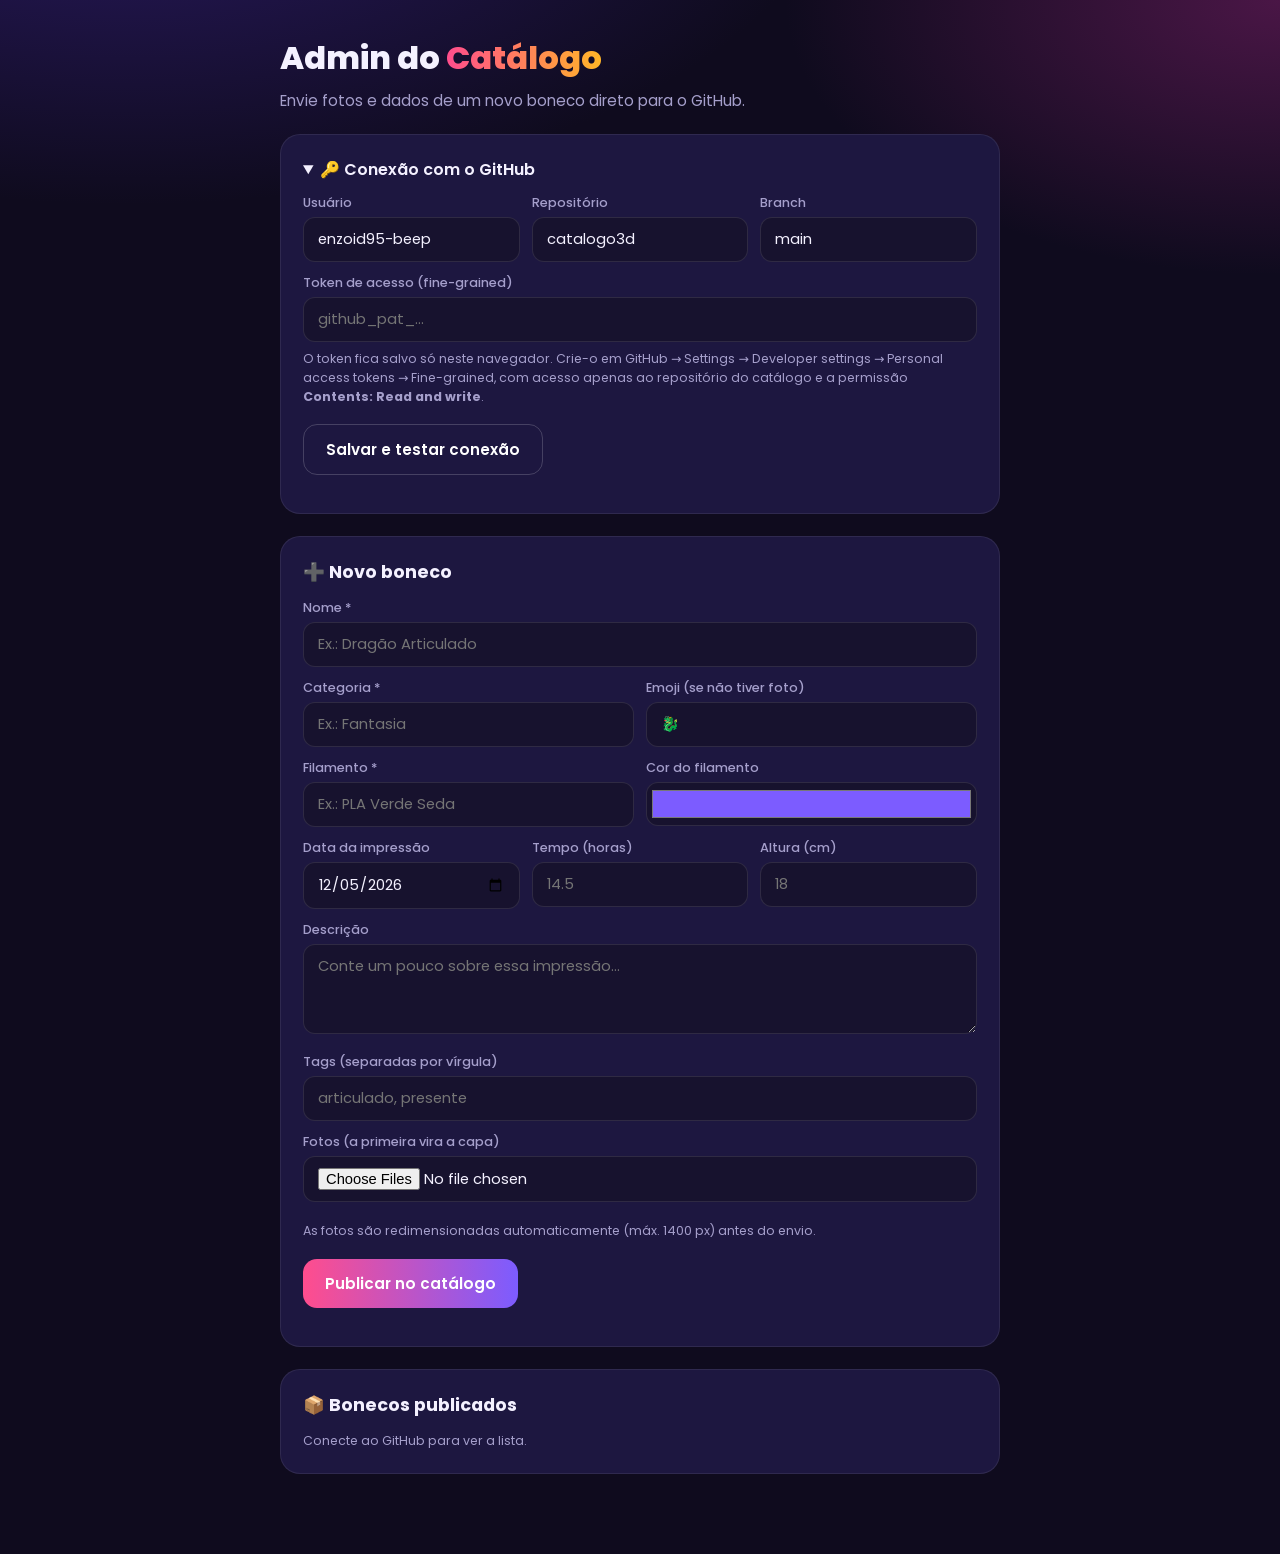
==== admin.html @ f7b545e6 "Add files via upload" ====
<!doctype html>
<html lang="pt-BR">
<head>
  <meta charset="utf-8">
  <meta name="viewport" content="width=device-width, initial-scale=1">
  <meta name="robots" content="noindex">
  <title>Admin · Catálogo 3D</title>
  <link rel="preconnect" href="https://fonts.googleapis.com">
  <link href="https://fonts.googleapis.com/css2?family=Poppins:wght@400;500;600;700;800&display=swap" rel="stylesheet">
  <link rel="stylesheet" href="style.css">
  <style>
    .wrap{max-width:760px;margin:0 auto;padding:40px 20px 80px}
    .wrap h1{font-size:2rem;margin-bottom:6px}
    .panel{background:var(--card);border:1px solid rgba(255,255,255,.08);border-radius:20px;padding:22px;margin-top:22px}
    .panel h2{font-size:1.1rem;margin-bottom:14px}
    label{display:block;font-size:.8rem;color:var(--muted);margin:12px 0 5px;font-weight:500}
    input,textarea,select{
      width:100%;background:var(--bg2);color:var(--text);border:1px solid rgba(255,255,255,.1);
      border-radius:12px;padding:11px 14px;font:inherit;font-size:.92rem;outline:none;
    }
    input:focus,textarea:focus{border-color:var(--c4);box-shadow:0 0 0 3px rgba(124,92,255,.25)}
    input[type=color]{padding:3px;height:44px;cursor:pointer}
    textarea{min-height:90px;resize:vertical}
    .row{display:grid;grid-template-columns:1fr 1fr;gap:12px}
    .row3{display:grid;grid-template-columns:1fr 1fr 1fr;gap:12px}
    .btn{
      border:none;border-radius:14px;padding:13px 22px;font:inherit;font-weight:600;font-size:.95rem;cursor:pointer;
      background:linear-gradient(90deg,var(--c1),var(--c4));color:#fff;margin-top:18px;transition:.2s;
    }
    .btn:hover{filter:brightness(1.1)}
    .btn:disabled{opacity:.5;cursor:wait}
    .btn.ghost{background:transparent;border:1px solid rgba(255,255,255,.18)}
    .btn.danger{background:#c0264a;padding:7px 14px;font-size:.8rem;margin:0}
    .previews{display:flex;gap:10px;flex-wrap:wrap;margin-top:12px}
    .previews img{width:84px;height:84px;object-fit:cover;border-radius:12px;border:1px solid rgba(255,255,255,.12)}
    .log{margin-top:16px;font-size:.88rem;line-height:1.6;white-space:pre-wrap;color:var(--muted)}
    .log.ok{color:var(--c3)} .log.err{color:#ff7a95}
    .item{display:flex;align-items:center;gap:14px;padding:10px 0;border-top:1px solid rgba(255,255,255,.07)}
    .item:first-child{border-top:none}
    .item img,.item .mini{width:52px;height:52px;border-radius:10px;object-fit:cover;flex:none;background:var(--bg2);display:grid;place-items:center;font-size:1.5rem}
    .item b{flex:1;font-weight:600}
    .item small{color:var(--muted);display:block;font-weight:400}
    details summary{cursor:pointer;font-weight:600}
    .hint{font-size:.78rem;color:var(--muted);margin-top:8px;line-height:1.5}
    @media(max-width:560px){.row,.row3{grid-template-columns:1fr}}
  </style>
</head>
<body>
<div class="wrap">
  <h1>Admin do <span style="background:linear-gradient(90deg,var(--c1),var(--c2));-webkit-background-clip:text;background-clip:text;color:transparent">Catálogo</span></h1>
  <p class="sub" style="font-size:.95rem">Envie fotos e dados de um novo boneco direto para o GitHub.</p>

  <details class="panel" id="cfgPanel">
    <summary>🔑 Conexão com o GitHub</summary>
    <div class="row3">
      <div><label>Usuário</label><input id="cOwner" value="enzoid95-beep"></div>
      <div><label>Repositório</label><input id="cRepo" value="catalogo3d"></div>
      <div><label>Branch</label><input id="cBranch" value="main"></div>
    </div>
    <label>Token de acesso (fine-grained)</label>
    <input id="cToken" type="password" placeholder="github_pat_..." autocomplete="off">
    <p class="hint">O token fica salvo só neste navegador. Crie-o em GitHub → Settings → Developer settings → Personal access tokens → Fine-grained, com acesso apenas ao repositório do catálogo e a permissão <b>Contents: Read and write</b>.</p>
    <button class="btn ghost" id="saveCfg" type="button">Salvar e testar conexão</button>
    <div class="log" id="cfgLog"></div>
  </details>

  <form class="panel" id="form">
    <h2>➕ Novo boneco</h2>
    <label>Nome *</label>
    <input id="nome" required placeholder="Ex.: Dragão Articulado">
    <div class="row">
      <div><label>Categoria *</label><input id="categoria" list="cats" required placeholder="Ex.: Fantasia"><datalist id="cats"></datalist></div>
      <div><label>Emoji (se não tiver foto)</label><input id="emoji" placeholder="🐉" maxlength="4"></div>
    </div>
    <div class="row">
      <div><label>Filamento *</label><input id="filamento" required placeholder="Ex.: PLA Verde Seda"></div>
      <div><label>Cor do filamento</label><input id="cor" type="color" value="#7c5cff"></div>
    </div>
    <div class="row3">
      <div><label>Data da impressão</label><input id="data" type="date" required></div>
      <div><label>Tempo (horas)</label><input id="tempo" type="number" step="0.1" min="0" placeholder="14.5"></div>
      <div><label>Altura (cm)</label><input id="altura" type="number" step="0.1" min="0" placeholder="18"></div>
    </div>
    <label>Descrição</label>
    <textarea id="descricao" placeholder="Conte um pouco sobre essa impressão..."></textarea>
    <label>Tags (separadas por vírgula)</label>
    <input id="tags" placeholder="articulado, presente">
    <label>Fotos (a primeira vira a capa)</label>
    <input id="fotos" type="file" accept="image/*" multiple>
    <div class="previews" id="previews"></div>
    <p class="hint">As fotos são redimensionadas automaticamente (máx. 1400 px) antes do envio.</p>
    <button class="btn" id="send" type="submit">Publicar no catálogo</button>
    <div class="log" id="log"></div>
  </form>

  <section class="panel">
    <h2>📦 Bonecos publicados</h2>
    <div id="list"><p class="hint">Conecte ao GitHub para ver a lista.</p></div>
  </section>
</div>

<script>
const $ = s => document.querySelector(s);
const LS = "catalogo-admin-cfg";
let cfg = { owner:"enzoid95-beep", repo:"catalogo3d", branch:"main", token:"" };
try { Object.assign(cfg, JSON.parse(localStorage.getItem(LS)||"{}")); } catch(e){}

$("#cOwner").value = cfg.owner; $("#cRepo").value = cfg.repo; $("#cBranch").value = cfg.branch; $("#cToken").value = cfg.token;
$("#data").value = new Date().toISOString().slice(0,10);
if(!cfg.token) $("#cfgPanel").open = true;

const esc = t => { const d=document.createElement("div"); d.textContent=t??""; return d.innerHTML; };
function setLog(el,msg,cls=""){ el.textContent=msg; el.className="log "+cls; }

/* ---------- GitHub API ---------- */
async function gh(path, opts={}){
  const r = await fetch(`https://api.github.com/repos/${cfg.owner}/${cfg.repo}/${path}`, {
    ...opts,
    cache:"no-store",
    headers:{ Accept:"application/vnd.github+json", Authorization:"Bearer "+cfg.token, "Content-Type":"application/json" }
  });
  if(!r.ok){
    let m=""; try{ m=(await r.json()).message; }catch(e){}
    const err = new Error(`GitHub ${r.status}: ${m||r.statusText}`); err.status=r.status; throw err;
  }
  return r.status===204 ? null : r.json();
}
async function getFile(path){
  try { return await gh(`contents/${path}?ref=${encodeURIComponent(cfg.branch)}`); }
  catch(e){ if(e.status===404) return null; throw e; }
}
function putFile(path, b64, message, sha){
  return gh(`contents/${path}`, { method:"PUT", body: JSON.stringify({ message, content:b64, branch:cfg.branch, ...(sha?{sha}:{}) }) });
}
const utf8ToB64 = s => btoa(unescape(encodeURIComponent(s)));
const b64ToUtf8 = b => decodeURIComponent(escape(atob(b.replace(/\n/g,""))));

/* ---------- data.js ---------- */
const HEADER =
`// ============================================================
//  Lista de bonecos do catálogo.
//  Este arquivo é atualizado pela página admin.html — você
//  também pode editá-lo à mão, se preferir.
// ============================================================
`;
async function lerBonecos(){
  const f = await getFile("data.js");
  if(!f) return { arr:[], sha:null };
  const txt = b64ToUtf8(f.content);
  const m = txt.match(/const BONECOS\s*=\s*([\s\S]*\])\s*;?\s*$/);
  if(!m) throw new Error("Não consegui ler o data.js (formato inesperado).");
  return { arr: new Function("return "+m[1])(), sha:f.sha };
}
const gerarDataJs = arr => HEADER + "const BONECOS = " + JSON.stringify(arr,null,2) + ";\n";

/* ---------- imagens ---------- */
function redimensionar(file, max=1400){
  return new Promise((res,rej)=>{
    const url = URL.createObjectURL(file), img = new Image();
    img.onload = ()=>{
      const k = Math.min(1, max/Math.max(img.width,img.height));
      const c = document.createElement("canvas");
      c.width = Math.round(img.width*k); c.height = Math.round(img.height*k);
      c.getContext("2d").drawImage(img,0,0,c.width,c.height);
      URL.revokeObjectURL(url);
      res(c.toDataURL("image/jpeg",0.85).split(",")[1]);
    };
    img.onerror = ()=>{ URL.revokeObjectURL(url); rej(new Error("Não consegui ler a imagem "+file.name)); };
    img.src = url;
  });
}
const slug = s => s.normalize("NFD").replace(/[̀-ͯ]/g,"").toLowerCase().replace(/[^a-z0-9]+/g,"-").replace(/^-|-$/g,"") || "boneco";

$("#fotos").addEventListener("change",e=>{
  $("#previews").innerHTML = [...e.target.files].map(f=>`<img src="${URL.createObjectURL(f)}" alt="">`).join("");
});

/* ---------- lista ---------- */
async function carregarLista(){
  const box = $("#list");
  if(!cfg.token){ box.innerHTML = `<p class="hint">Conecte ao GitHub para ver a lista.</p>`; return; }
  box.innerHTML = `<p class="hint">Carregando...</p>`;
  try{
    const { arr } = await lerBonecos();
    $("#cats").innerHTML = [...new Set(arr.map(b=>b.categoria))].map(c=>`<option value="${esc(c)}">`).join("");
    if(!arr.length){ box.innerHTML = `<p class="hint">Nenhum boneco ainda.</p>`; return; }
    box.innerHTML = arr.map((b,i)=>{
      const cap = (b.fotos&&b.fotos[0]) || b.foto;
      return `<div class="item">
        ${cap?`<img src="${esc(cap)}?v=${Date.now()}" alt="" onerror="this.outerHTML='<div class=mini>${esc(b.emoji||"🧸")}</div>'">`:`<div class="mini">${esc(b.emoji||"🧸")}</div>`}
        <b>${esc(b.nome)}<small>${esc(b.categoria)} · ${(b.fotos||(b.foto?[b.foto]:[])).length} foto(s)</small></b>
        <button class="btn danger" data-nome="${esc(b.nome)}" data-data="${esc(b.data)}" type="button">Excluir</button>
      </div>`; }).join("");
  }catch(e){ box.innerHTML = `<p class="log err">${esc(e.message)}</p>`; }
}

$("#list").addEventListener("click", async e=>{
  const btn = e.target.closest(".danger"); if(!btn) return;
  if(!confirm(`Excluir "${btn.dataset.nome}" e suas fotos do catálogo?`)) return;
  btn.disabled = true; btn.textContent = "Excluindo...";
  try{
    const { arr, sha } = await lerBonecos();
    const idx = arr.findIndex(b=>b.nome===btn.dataset.nome && b.data===btn.dataset.data);
    if(idx<0) throw new Error("Boneco não encontrado.");
    const [rem] = arr.splice(idx,1);
    for(const p of (rem.fotos||(rem.foto?[rem.foto]:[]))){
      if(!p.startsWith("fotos/")) continue;
      const f = await getFile(p);
      if(f) await gh(`contents/${p}`, { method:"DELETE", body: JSON.stringify({ message:`Remove foto de ${rem.nome}`, sha:f.sha, branch:cfg.branch }) });
    }
    await putFile("data.js", utf8ToB64(gerarDataJs(arr)), `Remove ${rem.nome}`, sha);
    await carregarLista();
  }catch(err){ alert(err.message); btn.disabled=false; btn.textContent="Excluir"; }
});

/* ---------- config ---------- */
$("#saveCfg").addEventListener("click", async ()=>{
  cfg = { owner:$("#cOwner").value.trim(), repo:$("#cRepo").value.trim(), branch:$("#cBranch").value.trim()||"main", token:$("#cToken").value.trim() };
  localStorage.setItem(LS, JSON.stringify(cfg));
  const log = $("#cfgLog"); setLog(log,"Testando...");
  try{
    const r = await gh("");
    if(r.permissions && r.permissions.push===false) throw new Error("O token não tem permissão de escrita (Contents: Read and write).");
    setLog(log,`✓ Conectado a ${r.full_name}`,"ok");
    $("#cfgPanel").open = false;
    carregarLista();
  }catch(e){ setLog(log,"✗ "+e.message,"err"); }
});

/* ---------- publicar ---------- */
$("#form").addEventListener("submit", async e=>{
  e.preventDefault();
  const log = $("#log"), btn = $("#send");
  if(!cfg.token){ setLog(log,"Configure o token do GitHub primeiro (🔑 acima).","err"); $("#cfgPanel").open=true; return; }
  btn.disabled = true;
  try{
    const nome = $("#nome").value.trim();
    const arquivos = [...$("#fotos").files];
    const base = slug(nome) + "-" + Date.now().toString(36);
    const caminhos = [];
    for(let i=0;i<arquivos.length;i++){
      setLog(log,`Enviando foto ${i+1} de ${arquivos.length}...`);
      const b64 = await redimensionar(arquivos[i]);
      const path = `fotos/${base}-${i+1}.jpg`;
      await putFile(path, b64, `Adiciona foto de ${nome}`);
      caminhos.push(path);
    }
    setLog(log,"Atualizando o catálogo...");
    const { arr, sha } = await lerBonecos();
    const novo = {
      nome, ...(caminhos.length?{fotos:caminhos}:{}),
      emoji: $("#emoji").value.trim() || undefined,
      categoria: $("#categoria").value.trim(),
      data: $("#data").value,
      filamento: $("#filamento").value.trim(),
      cor: $("#cor").value,
      tempo: $("#tempo").value ? +$("#tempo").value : undefined,
      altura: $("#altura").value ? +$("#altura").value : undefined,
      descricao: $("#descricao").value.trim(),
      tags: $("#tags").value.split(",").map(t=>t.trim()).filter(Boolean)
    };
    arr.push(novo);
    await putFile("data.js", utf8ToB64(gerarDataJs(arr)), `Adiciona ${nome}`, sha);
    setLog(log,"✓ Publicado! O site leva de 1 a 2 minutos para atualizar.","ok");
    e.target.reset(); $("#previews").innerHTML=""; $("#data").value = new Date().toISOString().slice(0,10); $("#cor").value="#7c5cff";
    carregarLista();
  }catch(err){ setLog(log,"✗ "+err.message,"err"); }
  btn.disabled = false;
});

carregarLista();
</script>
</body>
</html>
---- style.css ----
:root{
  --bg:#0f0b1e;
  --bg2:#17122e;
  --card:#1d1740;
  --text:#f4f1ff;
  --muted:#a59fcb;
  --c1:#ff4d8d;
  --c2:#ffb627;
  --c3:#35e0c2;
  --c4:#7c5cff;
  --radius:22px;
}
*{box-sizing:border-box;margin:0;padding:0}
body{
  font-family:'Poppins',system-ui,sans-serif;
  background:radial-gradient(1200px 600px at 10% -10%,#2a1a63 0%,transparent 60%),
             radial-gradient(900px 500px at 100% 0%,#4a1646 0%,transparent 55%),
             var(--bg);
  color:var(--text);
  min-height:100vh;
}
.hero{padding:64px 20px 28px;text-align:center}
.hero-inner{max-width:900px;margin:0 auto}
.eyebrow{
  display:inline-block;font-size:.8rem;font-weight:600;letter-spacing:.14em;text-transform:uppercase;
  color:var(--c3);background:rgba(53,224,194,.12);padding:6px 14px;border-radius:999px;margin-bottom:18px;
}
h1{font-size:clamp(2rem,6vw,3.6rem);font-weight:800;line-height:1.1}
h1 span{background:linear-gradient(90deg,var(--c1),var(--c2));-webkit-background-clip:text;background-clip:text;color:transparent}
.sub{color:var(--muted);margin-top:14px;font-size:1.05rem}
.stats{display:flex;gap:12px;justify-content:center;flex-wrap:wrap;margin-top:28px}
.stat{background:rgba(255,255,255,.06);border:1px solid rgba(255,255,255,.08);border-radius:16px;padding:12px 20px;min-width:120px}
.stat b{display:block;font-size:1.5rem;font-weight:700}
.stat small{color:var(--muted);font-size:.78rem}

main{max-width:1200px;margin:0 auto;padding:12px 20px 60px}
.toolbar{display:flex;flex-wrap:wrap;gap:12px;align-items:center;margin:20px 0 28px}
#search,#sort{
  background:var(--bg2);color:var(--text);border:1px solid rgba(255,255,255,.1);
  border-radius:14px;padding:12px 16px;font:inherit;font-size:.95rem;outline:none;
}
#search{flex:1 1 260px}
#search:focus,#sort:focus{border-color:var(--c4);box-shadow:0 0 0 3px rgba(124,92,255,.25)}
.chips{display:flex;gap:8px;flex-wrap:wrap;flex:1 1 100%;order:3}
.chip{
  border:1px solid rgba(255,255,255,.12);background:transparent;color:var(--text);
  padding:7px 14px;border-radius:999px;font:inherit;font-size:.85rem;cursor:pointer;transition:.2s;
}
.chip:hover{border-color:var(--c1)}
.chip.active{background:linear-gradient(90deg,var(--c1),var(--c4));border-color:transparent;font-weight:600}

.grid{display:grid;grid-template-columns:repeat(auto-fill,minmax(260px,1fr));gap:22px}
.card{
  background:var(--card);border-radius:var(--radius);overflow:hidden;cursor:pointer;
  border:1px solid rgba(255,255,255,.07);transition:transform .25s,box-shadow .25s;
  display:flex;flex-direction:column;
}
.card:hover{transform:translateY(-6px);box-shadow:0 18px 40px -12px var(--accent,#7c5cff)}
.thumb{aspect-ratio:1/1;position:relative;overflow:hidden;background:var(--bg2)}
.thumb img{width:100%;height:100%;object-fit:cover;display:block;transition:transform .4s}
.card:hover .thumb img{transform:scale(1.06)}
.ph{
  width:100%;height:100%;display:grid;place-items:center;font-size:4rem;
  background:linear-gradient(135deg,var(--a),var(--b));
}
.badge{
  position:absolute;top:12px;left:12px;background:rgba(15,11,30,.75);backdrop-filter:blur(6px);
  padding:5px 12px;border-radius:999px;font-size:.72rem;font-weight:600;
}
.body{padding:16px 18px 18px;display:flex;flex-direction:column;gap:10px}
.body h3{font-size:1.08rem;font-weight:700}
.meta{display:flex;gap:8px;flex-wrap:wrap}
.pill{font-size:.72rem;padding:4px 10px;border-radius:999px;background:rgba(255,255,255,.07);color:var(--muted)}
.swatch{display:inline-block;width:10px;height:10px;border-radius:50%;margin-right:6px;vertical-align:middle}
.tags{display:flex;gap:6px;flex-wrap:wrap}
.tag{font-size:.7rem;color:var(--c3)}
.empty{text-align:center;color:var(--muted);padding:60px 0;font-size:1.1rem}

.lightbox{
  position:fixed;inset:0;background:rgba(8,5,20,.85);backdrop-filter:blur(8px);
  display:grid;place-items:center;padding:20px;z-index:50;overflow:auto;
}
.lightbox[hidden]{display:none}
.lb-card{
  position:relative;background:var(--card);border-radius:26px;max-width:960px;width:100%;
  display:grid;grid-template-columns:1.2fr 1fr;overflow:hidden;border:1px solid rgba(255,255,255,.1);
}
.lb-img{background:var(--bg2);display:flex;flex-direction:column;min-height:320px}
.stage{position:relative;flex:1;min-height:300px;overflow:hidden}
.stage img,.stage .ph{width:100%;height:100%;object-fit:cover;display:block;position:absolute;inset:0}
.nav{
  position:absolute;top:50%;transform:translateY(-50%);z-index:2;width:42px;height:42px;border-radius:50%;
  border:none;background:rgba(15,11,30,.65);color:#fff;font-size:1.8rem;line-height:1;cursor:pointer;
  backdrop-filter:blur(6px);transition:.2s;
}
.nav:hover{background:var(--c1)}
.nav.prev{left:12px}.nav.next{right:12px}
.counter{
  position:absolute;bottom:12px;right:12px;z-index:2;background:rgba(15,11,30,.7);
  padding:4px 12px;border-radius:999px;font-size:.75rem;font-weight:600;
}
.thumbs{display:flex;gap:8px;padding:10px;overflow-x:auto;background:rgba(0,0,0,.25)}
.th{
  flex:0 0 64px;height:64px;border-radius:10px;overflow:hidden;border:2px solid transparent;
  padding:0;background:var(--bg);cursor:pointer;opacity:.6;transition:.2s;
}
.th img{width:100%;height:100%;object-fit:cover;display:block}
.th:hover{opacity:1}
.th.on{border-color:var(--c1);opacity:1}
.count{
  position:absolute;top:12px;right:12px;background:rgba(15,11,30,.75);backdrop-filter:blur(6px);
  padding:5px 10px;border-radius:999px;font-size:.72rem;font-weight:600;
}
.lb-info{padding:30px 28px;display:flex;flex-direction:column;gap:14px}
.lb-info h2{font-size:1.6rem;font-weight:800}
.lb-info p{color:var(--muted);line-height:1.6}
.lb-info dl{display:grid;grid-template-columns:auto 1fr;gap:8px 16px;font-size:.9rem}
.lb-info dt{color:var(--muted)}
.lb-close{
  position:absolute;top:12px;right:14px;z-index:2;width:38px;height:38px;border-radius:50%;
  border:none;background:rgba(15,11,30,.7);color:#fff;font-size:1.5rem;cursor:pointer;
}
footer{text-align:center;color:var(--muted);padding:30px 0 40px;font-size:.85rem}

@media(max-width:720px){
  .lb-card{grid-template-columns:1fr}
  .lb-img{min-height:0}
  .stage{flex:none;height:300px;min-height:0}
  .grid{grid-template-columns:repeat(auto-fill,minmax(160px,1fr));gap:14px}
  .body{padding:12px}
}
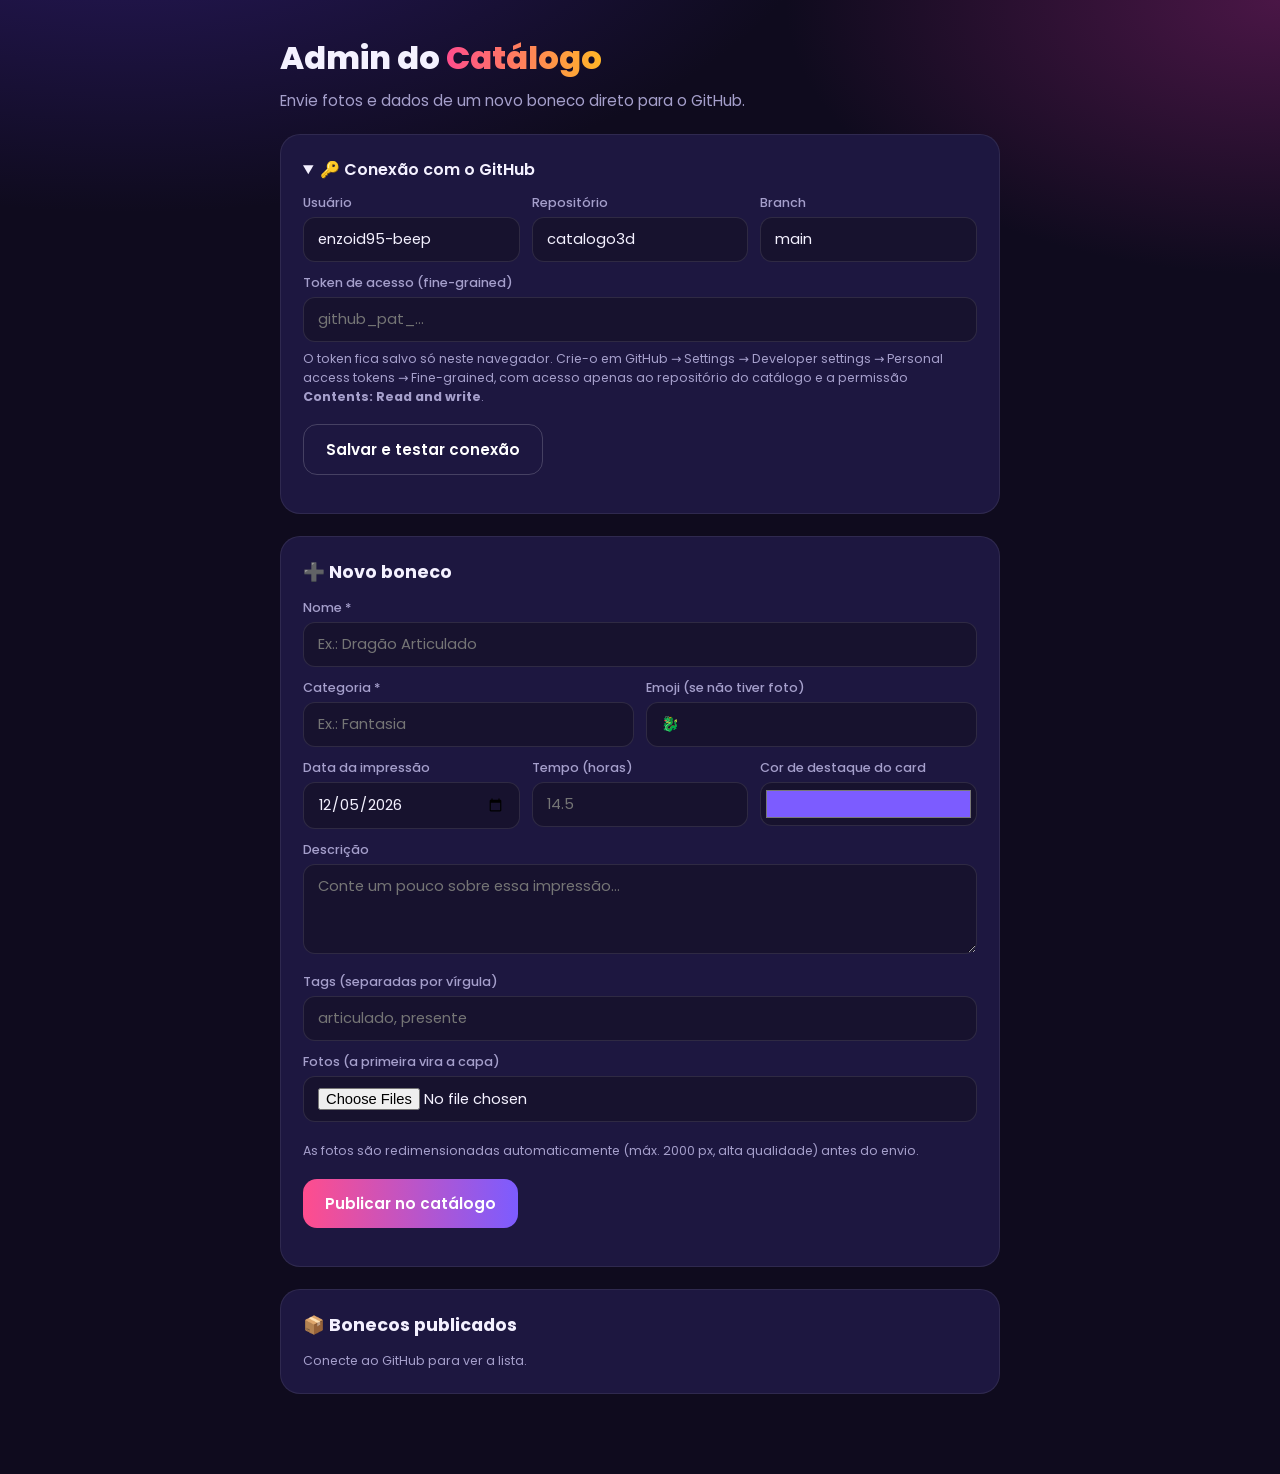
==== commit 046a9efa: "Add files via upload" ====
--- a/admin.html
+++ b/admin.html
@@ -4,7 +4,7 @@
   <meta charset="utf-8">
   <meta name="viewport" content="width=device-width, initial-scale=1">
   <meta name="robots" content="noindex">
-  <title>Admin · Catálogo 3D</title>
+  <title>Admin · Impressões 3D - Alfredo Leiras</title>
   <link rel="preconnect" href="https://fonts.googleapis.com">
   <link href="https://fonts.googleapis.com/css2?family=Poppins:wght@400;500;600;700;800&display=swap" rel="stylesheet">
   <link rel="stylesheet" href="style.css">
@@ -72,14 +72,10 @@
       <div><label>Categoria *</label><input id="categoria" list="cats" required placeholder="Ex.: Fantasia"><datalist id="cats"></datalist></div>
       <div><label>Emoji (se não tiver foto)</label><input id="emoji" placeholder="🐉" maxlength="4"></div>
     </div>
-    <div class="row">
-      <div><label>Filamento *</label><input id="filamento" required placeholder="Ex.: PLA Verde Seda"></div>
-      <div><label>Cor do filamento</label><input id="cor" type="color" value="#7c5cff"></div>
-    </div>
     <div class="row3">
       <div><label>Data da impressão</label><input id="data" type="date" required></div>
       <div><label>Tempo (horas)</label><input id="tempo" type="number" step="0.1" min="0" placeholder="14.5"></div>
-      <div><label>Altura (cm)</label><input id="altura" type="number" step="0.1" min="0" placeholder="18"></div>
+      <div><label>Cor de destaque do card</label><input id="cor" type="color" value="#7c5cff"></div>
     </div>
     <label>Descrição</label>
     <textarea id="descricao" placeholder="Conte um pouco sobre essa impressão..."></textarea>
@@ -88,7 +84,7 @@
     <label>Fotos (a primeira vira a capa)</label>
     <input id="fotos" type="file" accept="image/*" multiple>
     <div class="previews" id="previews"></div>
-    <p class="hint">As fotos são redimensionadas automaticamente (máx. 1400 px) antes do envio.</p>
+    <p class="hint">As fotos são redimensionadas automaticamente (máx. 2000 px, alta qualidade) antes do envio.</p>
     <button class="btn" id="send" type="submit">Publicar no catálogo</button>
     <div class="log" id="log"></div>
   </form>
@@ -154,7 +150,7 @@
 const gerarDataJs = arr => HEADER + "const BONECOS = " + JSON.stringify(arr,null,2) + ";\n";
 
 /* ---------- imagens ---------- */
-function redimensionar(file, max=1400){
+function redimensionar(file, max=2000){
   return new Promise((res,rej)=>{
     const url = URL.createObjectURL(file), img = new Image();
     img.onload = ()=>{
@@ -163,7 +159,7 @@
       c.width = Math.round(img.width*k); c.height = Math.round(img.height*k);
       c.getContext("2d").drawImage(img,0,0,c.width,c.height);
       URL.revokeObjectURL(url);
-      res(c.toDataURL("image/jpeg",0.85).split(",")[1]);
+      res(c.toDataURL("image/jpeg",0.9).split(",")[1]);
     };
     img.onerror = ()=>{ URL.revokeObjectURL(url); rej(new Error("Não consegui ler a imagem "+file.name)); };
     img.src = url;
@@ -252,10 +248,8 @@
       emoji: $("#emoji").value.trim() || undefined,
       categoria: $("#categoria").value.trim(),
       data: $("#data").value,
-      filamento: $("#filamento").value.trim(),
       cor: $("#cor").value,
       tempo: $("#tempo").value ? +$("#tempo").value : undefined,
-      altura: $("#altura").value ? +$("#altura").value : undefined,
       descricao: $("#descricao").value.trim(),
       tags: $("#tags").value.split(",").map(t=>t.trim()).filter(Boolean)
     };
--- a/style.css
+++ b/style.css
@@ -78,16 +78,18 @@
 
 .lightbox{
   position:fixed;inset:0;background:rgba(8,5,20,.85);backdrop-filter:blur(8px);
-  display:grid;place-items:center;padding:20px;z-index:50;overflow:auto;
+  display:flex;padding:2vw;z-index:50;overflow:auto;
 }
 .lightbox[hidden]{display:none}
 .lb-card{
-  position:relative;background:var(--card);border-radius:26px;max-width:960px;width:100%;
-  display:grid;grid-template-columns:1.2fr 1fr;overflow:hidden;border:1px solid rgba(255,255,255,.1);
+  position:relative;background:var(--card);border-radius:26px;max-width:1500px;width:100%;
+  height:min(92vh,920px);margin:auto;
+  display:grid;grid-template-columns:minmax(0,2.3fr) minmax(280px,1fr);overflow:hidden;border:1px solid rgba(255,255,255,.1);
 }
-.lb-img{background:var(--bg2);display:flex;flex-direction:column;min-height:320px}
-.stage{position:relative;flex:1;min-height:300px;overflow:hidden}
-.stage img,.stage .ph{width:100%;height:100%;object-fit:cover;display:block;position:absolute;inset:0}
+.lb-img{background:#0a0716;display:flex;flex-direction:column;min-height:0;height:100%}
+.stage{position:relative;flex:1;min-height:0;overflow:hidden}
+.stage img{width:100%;height:100%;object-fit:contain;display:block;position:absolute;inset:0}
+.stage .ph{width:100%;height:100%;display:grid;position:absolute;inset:0}
 .nav{
   position:absolute;top:50%;transform:translateY(-50%);z-index:2;width:42px;height:42px;border-radius:50%;
   border:none;background:rgba(15,11,30,.65);color:#fff;font-size:1.8rem;line-height:1;cursor:pointer;
@@ -101,7 +103,7 @@
 }
 .thumbs{display:flex;gap:8px;padding:10px;overflow-x:auto;background:rgba(0,0,0,.25)}
 .th{
-  flex:0 0 64px;height:64px;border-radius:10px;overflow:hidden;border:2px solid transparent;
+  flex:0 0 76px;height:76px;border-radius:10px;overflow:hidden;border:2px solid transparent;
   padding:0;background:var(--bg);cursor:pointer;opacity:.6;transition:.2s;
 }
 .th img{width:100%;height:100%;object-fit:cover;display:block}
@@ -111,9 +113,9 @@
   position:absolute;top:12px;right:12px;background:rgba(15,11,30,.75);backdrop-filter:blur(6px);
   padding:5px 10px;border-radius:999px;font-size:.72rem;font-weight:600;
 }
-.lb-info{padding:30px 28px;display:flex;flex-direction:column;gap:14px}
-.lb-info h2{font-size:1.6rem;font-weight:800}
-.lb-info p{color:var(--muted);line-height:1.6}
+.lb-info{padding:36px 30px;display:flex;flex-direction:column;gap:16px;overflow-y:auto;min-height:0}
+.lb-info h2{font-size:1.9rem;font-weight:800;line-height:1.2}
+.lb-info p{color:var(--muted);line-height:1.7;font-size:1rem;white-space:pre-line}
 .lb-info dl{display:grid;grid-template-columns:auto 1fr;gap:8px 16px;font-size:.9rem}
 .lb-info dt{color:var(--muted)}
 .lb-close{
@@ -123,9 +125,10 @@
 footer{text-align:center;color:var(--muted);padding:30px 0 40px;font-size:.85rem}
 
 @media(max-width:720px){
-  .lb-card{grid-template-columns:1fr}
-  .lb-img{min-height:0}
-  .stage{flex:none;height:300px;min-height:0}
+  .lb-card{grid-template-columns:1fr;height:auto;border-radius:20px}
+  .lb-img{height:auto}
+  .stage{flex:none;height:62vh;min-height:0}
+  .lb-info{overflow:visible;padding:24px 20px}
   .grid{grid-template-columns:repeat(auto-fill,minmax(160px,1fr));gap:14px}
   .body{padding:12px}
 }
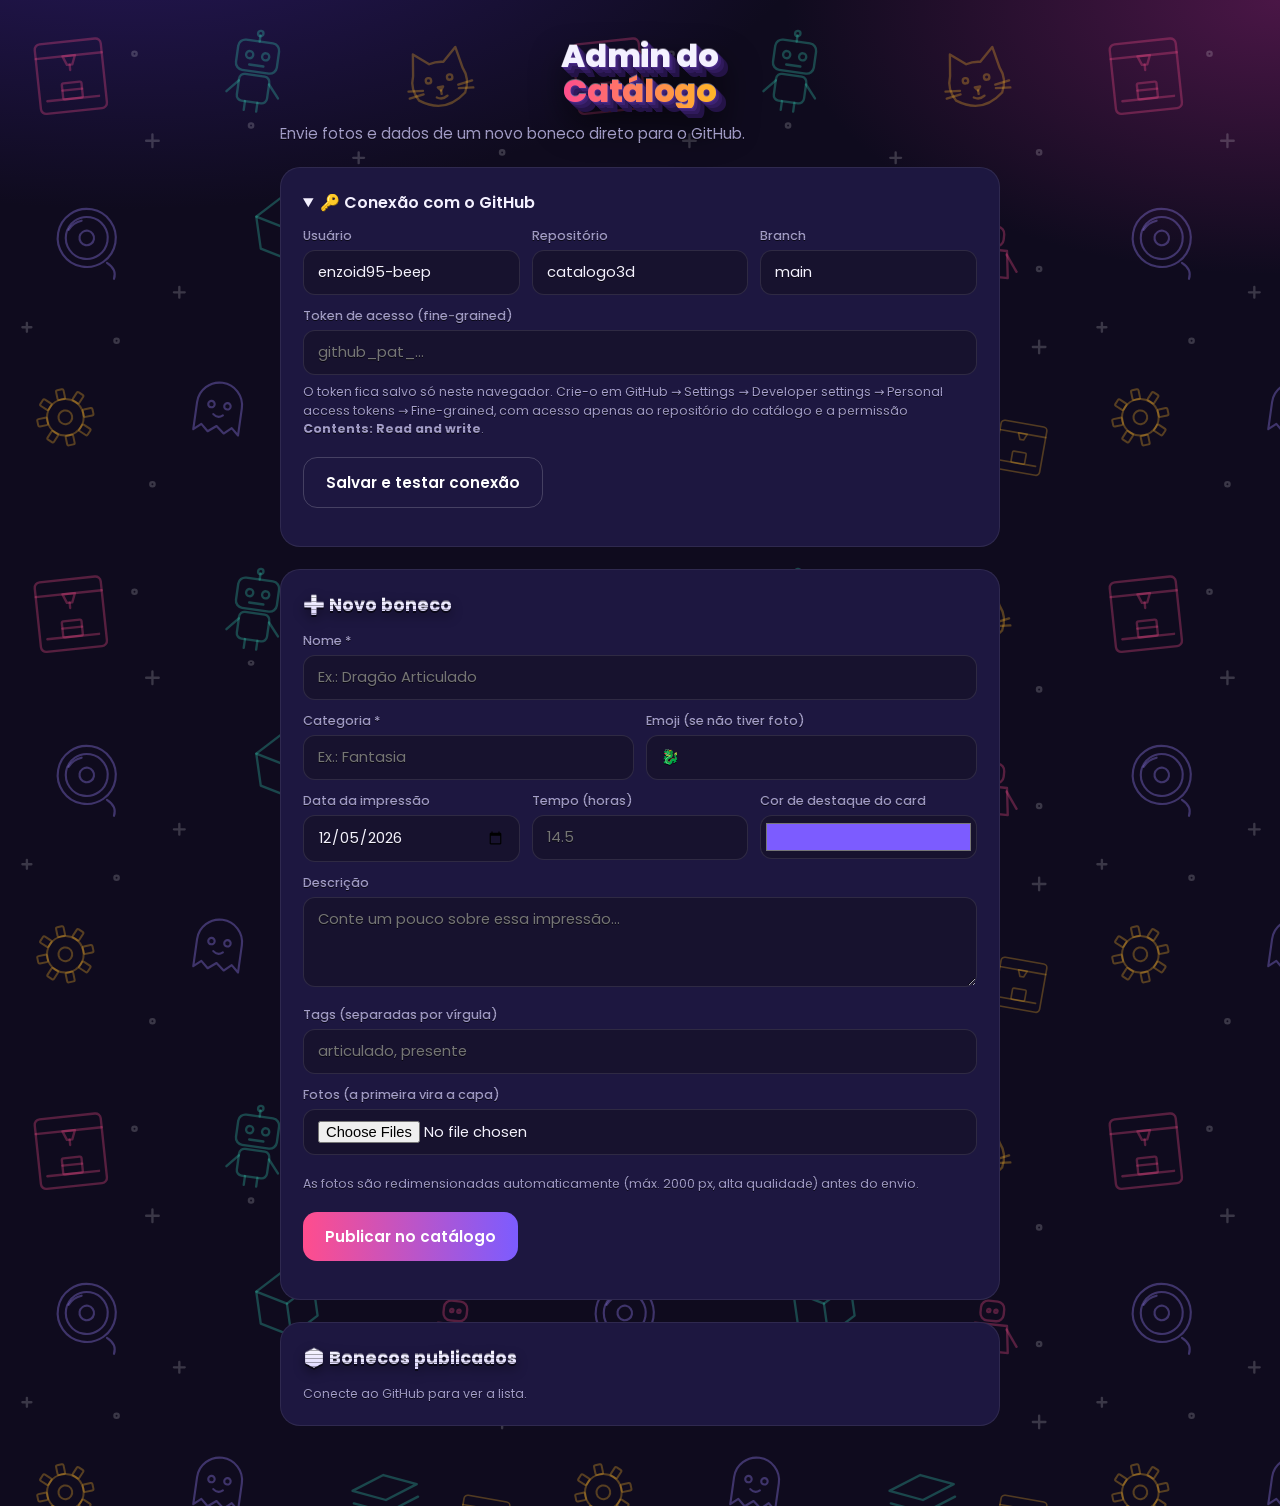
==== commit b100d97a: "Add files via upload" ====
--- a/admin.html
+++ b/admin.html
@@ -110,11 +110,10 @@
 
 /* ---------- GitHub API ---------- */
 async function gh(path, opts={}){
-  const r = await fetch(`https://api.github.com/repos/${cfg.owner}/${cfg.repo}/${path}`, {
-    ...opts,
-    cache:"no-store",
-    headers:{ Accept:"application/vnd.github+json", Authorization:"Bearer "+cfg.token, "Content-Type":"application/json" }
-  });
+  const url = `https://api.github.com/repos/${cfg.owner}/${cfg.repo}` + (path ? "/"+path : "");
+  const headers = { Accept:"application/vnd.github+json", Authorization:"Bearer "+cfg.token };
+  if(opts.body) headers["Content-Type"] = "application/json";
+  const r = await fetch(url, { ...opts, cache:"no-store", headers });
   if(!r.ok){
     let m=""; try{ m=(await r.json()).message; }catch(e){}
     const err = new Error(`GitHub ${r.status}: ${m||r.statusText}`); err.status=r.status; throw err;
@@ -171,6 +170,22 @@
   $("#previews").innerHTML = [...e.target.files].map(f=>`<img src="${URL.createObjectURL(f)}" alt="">`).join("");
 });
 
+/* ---------- categorias ---------- */
+const CATEGORIAS_PADRAO = [
+  "Animais","Anime e Mangá","Arquitetura","Arte e Esculturas","Aviões","Brinquedos","Bustos e Retratos",
+  "Carros e Veículos","Chaveiros","Cosplay","Criaturas Marinhas","Decoração","Desenhos Animados",
+  "Dinossauros","Dragões","Esportes","Família","Fantasia","Ferramentas e Suportes","Filmes e Séries",
+  "Futebol","Games","Guerreiros e Medieval","Halloween","Heróis e Vilões","Insetos","Instrumentos Musicais",
+  "Miniaturas de RPG","Monstros","Música","Natal","Naves Espaciais","Pets","Piratas","Plantas e Vasos",
+  "Presentes","Páscoa","Robôs","Sci-fi","Terror","Utilidades"
+];
+function montarCategorias(extras = []){
+  const todas = [...new Set([...CATEGORIAS_PADRAO, ...extras.filter(Boolean)])]
+    .sort((a,b)=>a.localeCompare(b,"pt-BR"));
+  $("#cats").innerHTML = todas.map(c=>`<option value="${esc(c)}">`).join("");
+}
+montarCategorias();
+
 /* ---------- lista ---------- */
 async function carregarLista(){
   const box = $("#list");
@@ -178,7 +193,7 @@
   box.innerHTML = `<p class="hint">Carregando...</p>`;
   try{
     const { arr } = await lerBonecos();
-    $("#cats").innerHTML = [...new Set(arr.map(b=>b.categoria))].map(c=>`<option value="${esc(c)}">`).join("");
+    montarCategorias(arr.map(b=>b.categoria));
     if(!arr.length){ box.innerHTML = `<p class="hint">Nenhum boneco ainda.</p>`; return; }
     box.innerHTML = arr.map((b,i)=>{
       const cap = (b.fotos&&b.fotos[0]) || b.foto;
--- a/style.css
+++ b/style.css
@@ -13,7 +13,8 @@
 *{box-sizing:border-box;margin:0;padding:0}
 body{
   font-family:'Poppins',system-ui,sans-serif;
-  background:radial-gradient(1200px 600px at 10% -10%,#2a1a63 0%,transparent 60%),
+  background:url(bg.svg) 0 0/clamp(400px,42vw,600px) auto repeat,
+             radial-gradient(1200px 600px at 10% -10%,#2a1a63 0%,transparent 60%),
              radial-gradient(900px 500px at 100% 0%,#4a1646 0%,transparent 55%),
              var(--bg);
   color:var(--text);
@@ -82,14 +83,14 @@
 }
 .lightbox[hidden]{display:none}
 .lb-card{
-  position:relative;background:var(--card);border-radius:26px;max-width:1500px;width:100%;
-  height:min(92vh,920px);margin:auto;
-  display:grid;grid-template-columns:minmax(0,2.3fr) minmax(280px,1fr);overflow:hidden;border:1px solid rgba(255,255,255,.1);
-}
-.lb-img{background:#0a0716;display:flex;flex-direction:column;min-height:0;height:100%}
-.stage{position:relative;flex:1;min-height:0;overflow:hidden}
-.stage img{width:100%;height:100%;object-fit:contain;display:block;position:absolute;inset:0}
-.stage .ph{width:100%;height:100%;display:grid;position:absolute;inset:0}
+  position:relative;background:var(--card);border-radius:26px;
+  width:fit-content;max-width:96vw;margin:auto;padding-right:360px;
+  overflow:hidden;border:1px solid rgba(255,255,255,.1);
+}
+.lb-img{background:#0a0716;width:fit-content}
+.stage{position:relative;overflow:hidden;width:400px;height:400px}
+.stage img{width:100%;height:100%;object-fit:contain;display:block}
+.stage .ph{width:100%;height:100%;display:grid}
 .nav{
   position:absolute;top:50%;transform:translateY(-50%);z-index:2;width:42px;height:42px;border-radius:50%;
   border:none;background:rgba(15,11,30,.65);color:#fff;font-size:1.8rem;line-height:1;cursor:pointer;
@@ -101,7 +102,7 @@
   position:absolute;bottom:12px;right:12px;z-index:2;background:rgba(15,11,30,.7);
   padding:4px 12px;border-radius:999px;font-size:.75rem;font-weight:600;
 }
-.thumbs{display:flex;gap:8px;padding:10px;overflow-x:auto;background:rgba(0,0,0,.25)}
+.thumbs{display:flex;gap:8px;padding:10px;overflow-x:auto;background:rgba(0,0,0,.25);width:0;min-width:100%}
 .th{
   flex:0 0 76px;height:76px;border-radius:10px;overflow:hidden;border:2px solid transparent;
   padding:0;background:var(--bg);cursor:pointer;opacity:.6;transition:.2s;
@@ -113,7 +114,7 @@
   position:absolute;top:12px;right:12px;background:rgba(15,11,30,.75);backdrop-filter:blur(6px);
   padding:5px 10px;border-radius:999px;font-size:.72rem;font-weight:600;
 }
-.lb-info{padding:36px 30px;display:flex;flex-direction:column;gap:16px;overflow-y:auto;min-height:0}
+.lb-info{position:absolute;top:0;right:0;bottom:0;width:360px;padding:36px 30px;display:flex;flex-direction:column;gap:16px;overflow-y:auto}
 .lb-info h2{font-size:1.9rem;font-weight:800;line-height:1.2}
 .lb-info p{color:var(--muted);line-height:1.7;font-size:1rem;white-space:pre-line}
 .lb-info dl{display:grid;grid-template-columns:auto 1fr;gap:8px 16px;font-size:.9rem}
@@ -124,11 +125,80 @@
 }
 footer{text-align:center;color:var(--muted);padding:30px 0 40px;font-size:.85rem}
 
+/* =========================================================
+   TEXTURA + RELEVO NAS FONTES
+   Textura: linhas de camada, como numa peça impressa em 3D.
+   Relevo: sombras empilhadas (extrusão) e brilho no topo.
+   ========================================================= */
+:root{
+  --lines:repeating-linear-gradient(0deg,rgba(0,0,0,.32) 0 1px,transparent 1px 4px);
+  --lines-sm:repeating-linear-gradient(0deg,rgba(0,0,0,.17) 0 1px,transparent 1px 3px);
+}
+
+/* Título principal: duas linhas, extrusão 3D */
+h1{
+  display:flex;flex-direction:column;align-items:center;gap:.08em;
+  font-size:clamp(2.4rem,8vw,4.6rem);line-height:1.02;letter-spacing:-.01em;
+  filter:drop-shadow(0 -1px 0 rgba(255,255,255,.35))
+         drop-shadow(1px 1px 0 #4a2a8a) drop-shadow(2px 2px 0 #3d2273)
+         drop-shadow(3px 3px 0 #301a5c) drop-shadow(4px 4px 0 #241347)
+         drop-shadow(0 14px 16px rgba(0,0,0,.55));
+}
+h1 span{
+  display:block;
+  -webkit-background-clip:text;background-clip:text;-webkit-text-fill-color:transparent;color:transparent;
+}
+h1 .l1{background:var(--lines),linear-gradient(180deg,#ffffff 0%,#cfc6ff 100%)}
+h1 .l2{
+  font-size:.62em;letter-spacing:.05em;
+  background:var(--lines),linear-gradient(90deg,var(--c1),var(--c2));
+}
+
+/* Texto claro (títulos menores e números) */
+.body h3,.lb-info h2,.stat b,.lb-info dd,.panel h2{
+  background:var(--lines),linear-gradient(180deg,#ffffff,#d9d2ff);
+  -webkit-background-clip:text;background-clip:text;-webkit-text-fill-color:transparent;color:transparent;
+  filter:drop-shadow(0 -1px 0 rgba(255,255,255,.30)) drop-shadow(0 2px 0 rgba(0,0,0,.55)) drop-shadow(0 4px 6px rgba(0,0,0,.40));
+}
+
+/* Texto de apoio (cinza-lilás) */
+.sub,.stat small,.lb-info p,.lb-info dt,footer,.empty,label,.hint{
+  background:var(--lines-sm),linear-gradient(var(--muted),var(--muted));
+  -webkit-background-clip:text;background-clip:text;-webkit-text-fill-color:transparent;color:transparent;
+  filter:drop-shadow(0 1px 0 rgba(0,0,0,.65));
+}
+.tag{
+  background:var(--lines-sm),linear-gradient(var(--c3),var(--c3));
+  -webkit-background-clip:text;background-clip:text;-webkit-text-fill-color:transparent;color:transparent;
+  filter:drop-shadow(0 1px 0 rgba(0,0,0,.65));
+}
+
+/* Etiquetas com fundo próprio: o fundo vai para ::before, o texto ganha textura */
+.eyebrow,.pill,.badge,.count,.chip,.counter{
+  -webkit-background-clip:text;background-clip:text;-webkit-text-fill-color:transparent;color:transparent;
+  filter:drop-shadow(0 1px 0 rgba(0,0,0,.6));
+}
+.eyebrow,.pill,.chip{position:relative;isolation:isolate}
+.pill{display:inline-block}
+.eyebrow::before,.pill::before,.badge::before,.count::before,.chip.active::before,.counter::before{
+  content:"";position:absolute;inset:0;border-radius:inherit;z-index:-1;
+}
+.eyebrow{background:var(--lines-sm),linear-gradient(var(--c3),var(--c3))}
+.eyebrow::before{background:rgba(53,224,194,.12)}
+.pill{background:var(--lines-sm),linear-gradient(var(--muted),var(--muted))}
+.pill::before{background:rgba(255,255,255,.07)}
+.badge,.count,.counter{background:var(--lines-sm),linear-gradient(var(--text),var(--text))}
+.badge::before,.count::before{background:rgba(15,11,30,.75)}
+.counter::before{background:rgba(15,11,30,.7)}
+.chip,.chip.active{background:var(--lines-sm),linear-gradient(var(--text),var(--text))}
+.chip.active::before{background:linear-gradient(90deg,var(--c1),var(--c4))}
+
+/* Campos de texto: relevo leve (não aceitam textura) */
+input,textarea,select{text-shadow:0 1px 0 rgba(0,0,0,.65)}
+
 @media(max-width:720px){
-  .lb-card{grid-template-columns:1fr;height:auto;border-radius:20px}
-  .lb-img{height:auto}
-  .stage{flex:none;height:62vh;min-height:0}
-  .lb-info{overflow:visible;padding:24px 20px}
+  .lb-card{padding-right:0;border-radius:20px;min-width:min(280px,96vw)}
+  .lb-info{position:static;width:auto;overflow:visible;padding:24px 20px}
   .grid{grid-template-columns:repeat(auto-fill,minmax(160px,1fr));gap:14px}
   .body{padding:12px}
 }
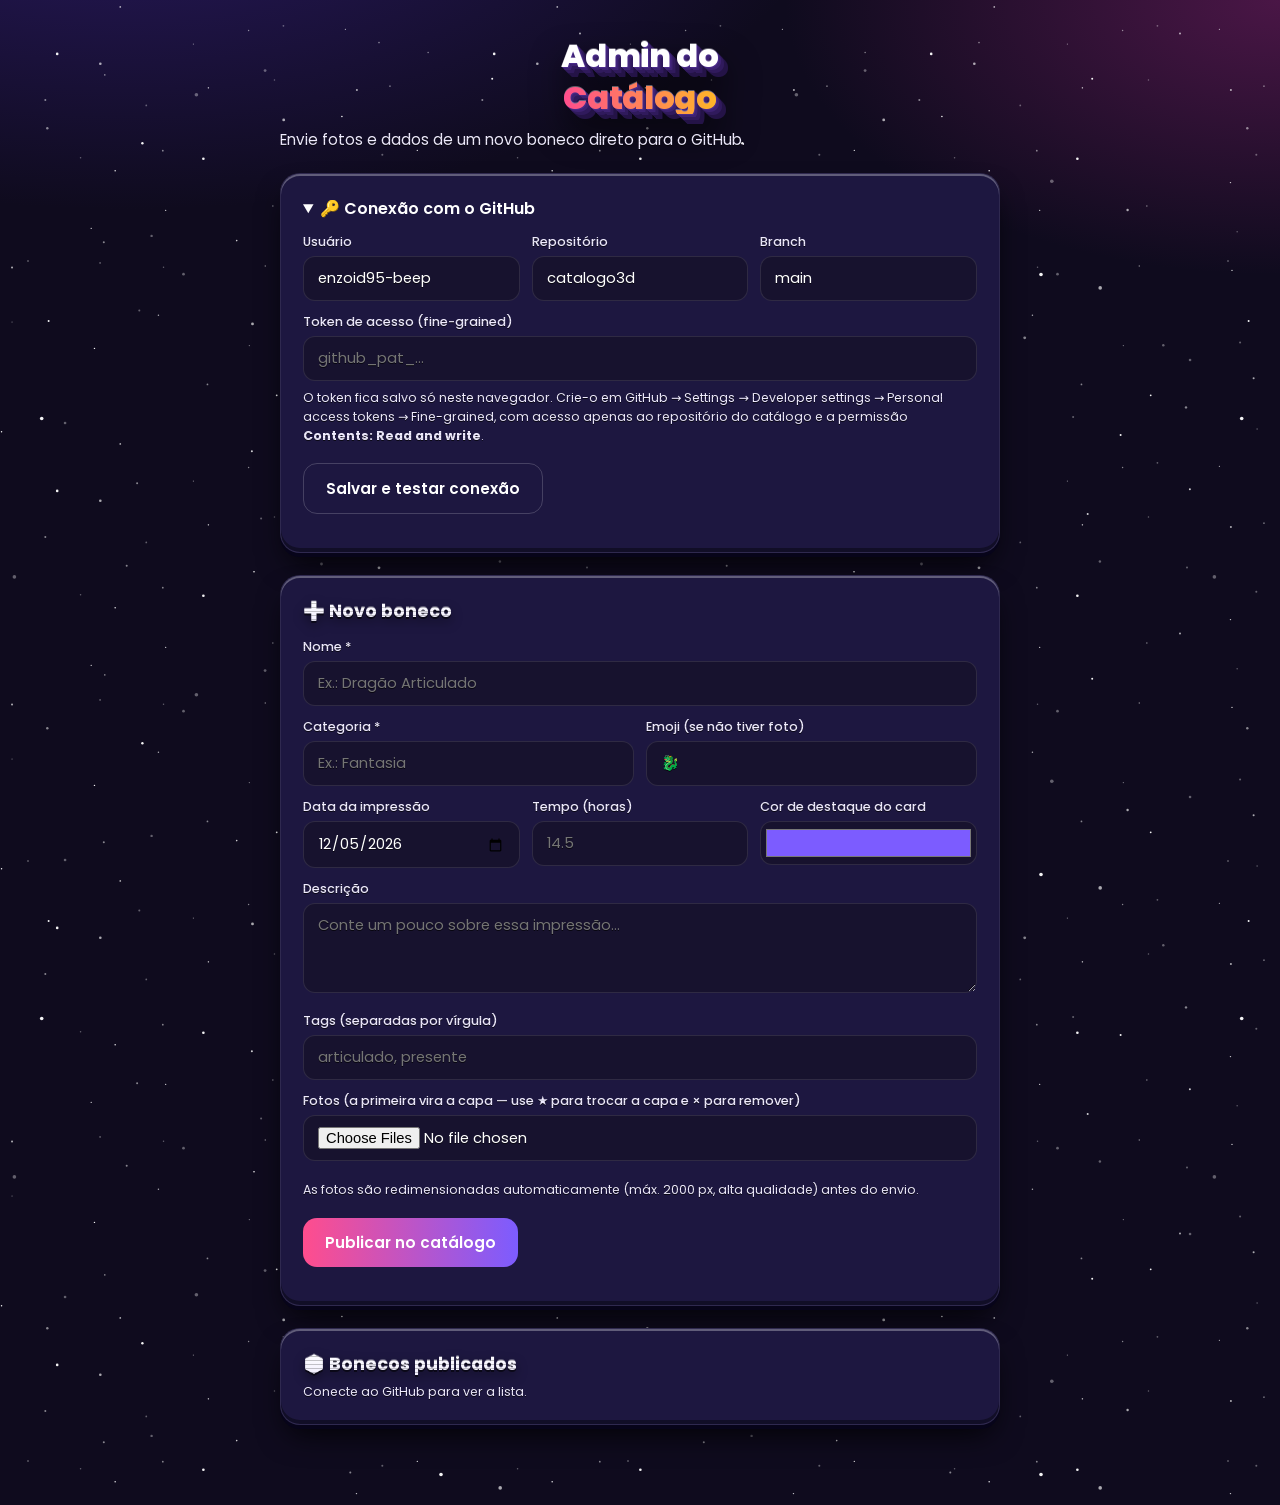
==== commit a1bf454e: "Catálogo: entrada animada dos cards, selo Novo, contagem animada, link direto e navegação entre bone" ====
--- a/admin.html
+++ b/admin.html
@@ -42,7 +42,26 @@
     .item small{color:var(--muted);display:block;font-weight:400}
     details summary{cursor:pointer;font-weight:600}
     .hint{font-size:.78rem;color:var(--muted);margin-top:8px;line-height:1.5}
-    @media(max-width:560px){.row,.row3{grid-template-columns:1fr}}
+    .previews{gap:12px}
+    .pv{position:relative;width:96px;height:96px;border-radius:14px;overflow:hidden;border:2px solid rgba(255,255,255,.14);background:var(--bg2)}
+    .pv.capa{border-color:var(--c2)}
+    .pv img{width:100%;height:100%;object-fit:cover;border:none;border-radius:0;display:block}
+    .pv .rm{position:absolute;top:4px;right:4px;width:24px;height:24px;border-radius:50%;border:none;background:rgba(15,11,30,.85);color:#fff;font-size:1.05rem;line-height:1;cursor:pointer;padding:0}
+    .pv .rm:hover{background:#c0264a}
+    .pv .mk,.pv .tg{position:absolute;left:4px;bottom:4px;border:none;border-radius:999px;font:inherit;font-size:.68rem;font-weight:700;padding:3px 9px;cursor:pointer}
+    .pv .mk{background:rgba(15,11,30,.85);color:#fff}.pv .mk:hover{background:var(--c4)}
+    .pv .tg{background:var(--c2);color:#1a0f00;cursor:default}
+    .edit-banner{display:flex;align-items:center;gap:12px;flex-wrap:wrap;margin:-4px 0 14px;padding:12px 14px;border-radius:14px;background:rgba(255,182,39,.14);border:1px solid rgba(255,182,39,.5);font-size:.9rem}
+    .edit-banner[hidden]{display:none}
+    .edit-banner b{flex:1;min-width:160px}
+    .edit-banner .btn{margin:0;padding:7px 14px;font-size:.8rem}
+    .item .acoes{display:flex;gap:8px;flex:none}
+    .btn.edit{background:var(--c4);padding:7px 14px;font-size:.8rem;margin:0}
+    .busca-lista{margin-bottom:10px}
+    .total{font-size:.8rem;color:var(--muted);margin:-8px 0 8px}
+    .toast{position:fixed;left:50%;bottom:24px;transform:translateX(-50%);z-index:60;background:#0b4b49;border:1px solid rgba(53,224,194,.6);color:#fff;padding:12px 20px;border-radius:14px;font-size:.9rem;box-shadow:0 10px 30px rgba(0,0,0,.5)}
+    .toast[hidden]{display:none}
+    @media(max-width:560px){.row,.row3{grid-template-columns:1fr}.item{flex-wrap:wrap}.item b{flex:1 1 140px}}
   </style>
 </head>
 <body>
@@ -65,7 +84,8 @@
   </details>
 
   <form class="panel" id="form">
-    <h2>➕ Novo boneco</h2>
+    <h2 id="formTitulo">➕ Novo boneco</h2>
+    <div class="edit-banner" id="editBanner" hidden><b id="editNome"></b><button class="btn ghost" id="cancelEdit" type="button">Cancelar edição</button></div>
     <label>Nome *</label>
     <input id="nome" required placeholder="Ex.: Dragão Articulado">
     <div class="row">
@@ -81,7 +101,7 @@
     <textarea id="descricao" placeholder="Conte um pouco sobre essa impressão..."></textarea>
     <label>Tags (separadas por vírgula)</label>
     <input id="tags" placeholder="articulado, presente">
-    <label>Fotos (a primeira vira a capa)</label>
+    <label>Fotos (a primeira vira a capa — use ★ para trocar a capa e × para remover)</label>
     <input id="fotos" type="file" accept="image/*" multiple>
     <div class="previews" id="previews"></div>
     <p class="hint">As fotos são redimensionadas automaticamente (máx. 2000 px, alta qualidade) antes do envio.</p>
@@ -91,9 +111,12 @@
 
   <section class="panel">
     <h2>📦 Bonecos publicados</h2>
+    <input class="busca-lista" id="buscaLista" type="search" placeholder="Buscar na lista..." aria-label="Buscar na lista" hidden>
+    <p class="total" id="total"></p>
     <div id="list"><p class="hint">Conecte ao GitHub para ver a lista.</p></div>
   </section>
 </div>
+<div class="toast" id="toast" hidden></div>
 
 <script>
 const $ = s => document.querySelector(s);
@@ -166,9 +189,44 @@
 }
 const slug = s => s.normalize("NFD").replace(/[̀-ͯ]/g,"").toLowerCase().replace(/[^a-z0-9]+/g,"-").replace(/^-|-$/g,"") || "boneco";
 
+/* fotos do formulário: já publicadas ({old}) e novas ({file,url}); a primeira é a capa */
+let fotosForm = [], editando = null, bonecosCache = [];
+function renderPrev(){
+  $("#previews").innerHTML = fotosForm.map((f,i)=>`<div class="pv ${i===0?"capa":""}">
+    <img src="${esc(f.url||f.old+"?v="+Date.now())}" alt="">
+    <button type="button" class="rm" data-rm="${i}" aria-label="Remover foto">×</button>
+    ${i===0?`<span class="tg">capa</span>`:`<button type="button" class="mk" data-cap="${i}">★ capa</button>`}
+  </div>`).join("");
+}
 $("#fotos").addEventListener("change",e=>{
-  $("#previews").innerHTML = [...e.target.files].map(f=>`<img src="${URL.createObjectURL(f)}" alt="">`).join("");
-});
+  for(const file of e.target.files) fotosForm.push({ file, url:URL.createObjectURL(file) });
+  e.target.value = "";
+  renderPrev();
+});
+$("#previews").addEventListener("click",e=>{
+  const r=e.target.closest("[data-rm]"), m=e.target.closest("[data-cap]");
+  if(r){ const [f]=fotosForm.splice(+r.dataset.rm,1); if(f.url) URL.revokeObjectURL(f.url); renderPrev(); }
+  if(m){ const [f]=fotosForm.splice(+m.dataset.cap,1); fotosForm.unshift(f); renderPrev(); }
+});
+function aviso(msg){ const t=$("#toast"); t.textContent=msg; t.hidden=false; clearTimeout(aviso.t); aviso.t=setTimeout(()=>t.hidden=true,3500); }
+function limparForm(){
+  $("#form").reset(); fotosForm.forEach(f=>f.url&&URL.revokeObjectURL(f.url)); fotosForm=[]; renderPrev();
+  editando=null; $("#editBanner").hidden=true; $("#formTitulo").textContent="➕ Novo boneco"; $("#send").textContent="Publicar no catálogo";
+  $("#data").value=new Date().toISOString().slice(0,10); $("#cor").value="#7c5cff";
+}
+function editarBoneco(i){
+  const b = bonecosCache[i]; if(!b) return;
+  limparForm();
+  editando = { nome:b.nome, data:b.data, fotos:[...(b.fotos||(b.foto?[b.foto]:[]))] };
+  $("#nome").value=b.nome||""; $("#categoria").value=b.categoria||""; $("#emoji").value=b.emoji||"";
+  $("#data").value=b.data||""; $("#tempo").value=b.tempo??""; $("#cor").value=b.cor||"#7c5cff";
+  $("#descricao").value=b.descricao||""; $("#tags").value=(b.tags||[]).join(", ");
+  fotosForm = editando.fotos.map(p=>({ old:p })); renderPrev();
+  $("#formTitulo").textContent="✏️ Editar boneco"; $("#editNome").textContent="Editando: "+b.nome;
+  $("#editBanner").hidden=false; $("#send").textContent="Salvar alterações";
+  $("#form").scrollIntoView({ behavior:"smooth", block:"start" });
+}
+$("#cancelEdit").addEventListener("click",limparForm);
 
 /* ---------- categorias ---------- */
 const CATEGORIAS_PADRAO = [
@@ -187,25 +245,39 @@
 montarCategorias();
 
 /* ---------- lista ---------- */
+function desenharLista(){
+  const box=$("#list"), q=($("#buscaLista").value||"").trim().toLowerCase();
+  const itens=bonecosCache.map((b,i)=>({b,i})).filter(({b})=>[b.nome,b.categoria,...(b.tags||[])].join(" ").toLowerCase().includes(q))
+    .sort((x,y)=>(y.b.data||"").localeCompare(x.b.data||""));
+  $("#total").textContent = `${bonecosCache.length} boneco(s) publicado(s)` + (q?` · ${itens.length} encontrado(s)`:"");
+  if(!itens.length){ box.innerHTML=`<p class="hint">${q?"Nada encontrado.":"Nenhum boneco ainda."}</p>`; return; }
+  box.innerHTML = itens.map(({b,i})=>{
+    const cap = (b.fotos&&b.fotos[0]) || b.foto;
+    return `<div class="item">
+      ${cap?`<img src="${esc(cap)}?v=${Date.now()}" alt="" onerror="this.outerHTML='<div class=mini>${esc(b.emoji||"🧸")}</div>'">`:`<div class="mini">${esc(b.emoji||"🧸")}</div>`}
+      <b>${esc(b.nome)}<small>${esc(b.categoria)} · ${(b.fotos||(b.foto?[b.foto]:[])).length} foto(s) · ${esc(b.data||"")}</small></b>
+      <div class="acoes">
+        <button class="btn edit" data-edit="${i}" type="button">Editar</button>
+        <button class="btn danger" data-nome="${esc(b.nome)}" data-data="${esc(b.data)}" type="button">Excluir</button>
+      </div>
+    </div>`; }).join("");
+}
 async function carregarLista(){
   const box = $("#list");
   if(!cfg.token){ box.innerHTML = `<p class="hint">Conecte ao GitHub para ver a lista.</p>`; return; }
   box.innerHTML = `<p class="hint">Carregando...</p>`;
   try{
     const { arr } = await lerBonecos();
+    bonecosCache = arr;
     montarCategorias(arr.map(b=>b.categoria));
-    if(!arr.length){ box.innerHTML = `<p class="hint">Nenhum boneco ainda.</p>`; return; }
-    box.innerHTML = arr.map((b,i)=>{
-      const cap = (b.fotos&&b.fotos[0]) || b.foto;
-      return `<div class="item">
-        ${cap?`<img src="${esc(cap)}?v=${Date.now()}" alt="" onerror="this.outerHTML='<div class=mini>${esc(b.emoji||"🧸")}</div>'">`:`<div class="mini">${esc(b.emoji||"🧸")}</div>`}
-        <b>${esc(b.nome)}<small>${esc(b.categoria)} · ${(b.fotos||(b.foto?[b.foto]:[])).length} foto(s)</small></b>
-        <button class="btn danger" data-nome="${esc(b.nome)}" data-data="${esc(b.data)}" type="button">Excluir</button>
-      </div>`; }).join("");
+    $("#buscaLista").hidden = !arr.length;
+    desenharLista();
   }catch(e){ box.innerHTML = `<p class="log err">${esc(e.message)}</p>`; }
 }
+$("#buscaLista").addEventListener("input",desenharLista);
 
 $("#list").addEventListener("click", async e=>{
+  const ed = e.target.closest("[data-edit]"); if(ed) return editarBoneco(+ed.dataset.edit);
   const btn = e.target.closest(".danger"); if(!btn) return;
   if(!confirm(`Excluir "${btn.dataset.nome}" e suas fotos do catálogo?`)) return;
   btn.disabled = true; btn.textContent = "Excluindo...";
@@ -238,7 +310,7 @@
   }catch(e){ setLog(log,"✗ "+e.message,"err"); }
 });
 
-/* ---------- publicar ---------- */
+/* ---------- publicar / salvar edição ---------- */
 $("#form").addEventListener("submit", async e=>{
   e.preventDefault();
   const log = $("#log"), btn = $("#send");
@@ -246,20 +318,21 @@
   btn.disabled = true;
   try{
     const nome = $("#nome").value.trim();
-    const arquivos = [...$("#fotos").files];
+    const novas = fotosForm.filter(f=>f.file);
     const base = slug(nome) + "-" + Date.now().toString(36);
-    const caminhos = [];
-    for(let i=0;i<arquivos.length;i++){
-      setLog(log,`Enviando foto ${i+1} de ${arquivos.length}...`);
-      const b64 = await redimensionar(arquivos[i]);
-      const path = `fotos/${base}-${i+1}.jpg`;
+    let n = 0;
+    for(const f of novas){
+      n++; setLog(log,`Enviando foto ${n} de ${novas.length}...`);
+      const b64 = await redimensionar(f.file);
+      const path = `fotos/${base}-${n}.jpg`;
       await putFile(path, b64, `Adiciona foto de ${nome}`);
-      caminhos.push(path);
-    }
+      f.path = path;
+    }
+    const finais = fotosForm.map(f=>f.old||f.path);   // ordem do formulário (a primeira é a capa)
     setLog(log,"Atualizando o catálogo...");
     const { arr, sha } = await lerBonecos();
-    const novo = {
-      nome, ...(caminhos.length?{fotos:caminhos}:{}),
+    const campos = {
+      nome,
       emoji: $("#emoji").value.trim() || undefined,
       categoria: $("#categoria").value.trim(),
       data: $("#data").value,
@@ -268,10 +341,26 @@
       descricao: $("#descricao").value.trim(),
       tags: $("#tags").value.split(",").map(t=>t.trim()).filter(Boolean)
     };
-    arr.push(novo);
-    await putFile("data.js", utf8ToB64(gerarDataJs(arr)), `Adiciona ${nome}`, sha);
-    setLog(log,"✓ Publicado! O site leva de 1 a 2 minutos para atualizar.","ok");
-    e.target.reset(); $("#previews").innerHTML=""; $("#data").value = new Date().toISOString().slice(0,10); $("#cor").value="#7c5cff";
+    let msg;
+    if(editando){
+      const idx = arr.findIndex(b=>b.nome===editando.nome && b.data===editando.data);
+      if(idx<0) throw new Error("Não encontrei o boneco original para atualizar. Recarregue a lista e tente de novo.");
+      arr[idx] = { ...arr[idx], ...campos, fotos: finais.length?finais:undefined, foto: undefined };
+      msg = `Edita ${nome}`;
+    }else{
+      arr.push({ ...campos, ...(finais.length?{fotos:finais}:{}) });
+      msg = `Adiciona ${nome}`;
+    }
+    await putFile("data.js", utf8ToB64(gerarDataJs(arr)), msg, sha);
+    // só depois de salvar o catálogo, apaga do repositório as fotos que foram removidas
+    if(editando){
+      for(const p of editando.fotos.filter(p=>!finais.includes(p) && p.startsWith("fotos/"))){
+        try{ const f = await getFile(p); if(f) await gh(`contents/${p}`, { method:"DELETE", body: JSON.stringify({ message:`Remove foto de ${nome}`, sha:f.sha, branch:cfg.branch }) }); }catch(_){}
+      }
+    }
+    setLog(log, (editando?"✓ Alterações salvas!":"✓ Publicado!")+" O site leva de 1 a 2 minutos para atualizar.","ok");
+    aviso(editando?"Alterações salvas":"Boneco publicado");
+    limparForm();
     carregarLista();
   }catch(err){ setLog(log,"✗ "+err.message,"err"); }
   btn.disabled = false;
--- a/style.css
+++ b/style.css
@@ -2,8 +2,8 @@
   --bg:#0f0b1e;
   --bg2:#17122e;
   --card:#1d1740;
-  --text:#f4f1ff;
-  --muted:#a59fcb;
+  --text:#ffffff;
+  --muted:#f0ecff;
   --c1:#ff4d8d;
   --c2:#ffb627;
   --c3:#35e0c2;
@@ -13,7 +13,8 @@
 *{box-sizing:border-box;margin:0;padding:0}
 body{
   font-family:'Poppins',system-ui,sans-serif;
-  background:url(bg.svg) 0 0/clamp(400px,42vw,600px) auto repeat,
+  background:url(bg.svg?v=3) 0 0/600px 600px repeat,
+             url(bg.svg?v=3) 173px 291px/437px 437px repeat,
              radial-gradient(1200px 600px at 10% -10%,#2a1a63 0%,transparent 60%),
              radial-gradient(900px 500px at 100% 0%,#4a1646 0%,transparent 55%),
              var(--bg);
@@ -131,13 +132,13 @@
    Relevo: sombras empilhadas (extrusão) e brilho no topo.
    ========================================================= */
 :root{
-  --lines:repeating-linear-gradient(0deg,rgba(0,0,0,.32) 0 1px,transparent 1px 4px);
-  --lines-sm:repeating-linear-gradient(0deg,rgba(0,0,0,.17) 0 1px,transparent 1px 3px);
+  --lines:repeating-linear-gradient(0deg,rgba(0,0,0,.22) 0 1px,transparent 1px 4px);
+  --lines-sm:repeating-linear-gradient(0deg,rgba(0,0,0,.10) 0 1px,transparent 1px 3px);
 }
 
 /* Título principal: duas linhas, extrusão 3D */
 h1{
-  display:flex;flex-direction:column;align-items:center;gap:.08em;
+  display:flex;flex-direction:column;align-items:center;gap:.28em;
   font-size:clamp(2.4rem,8vw,4.6rem);line-height:1.02;letter-spacing:-.01em;
   filter:drop-shadow(0 -1px 0 rgba(255,255,255,.35))
          drop-shadow(1px 1px 0 #4a2a8a) drop-shadow(2px 2px 0 #3d2273)
@@ -148,7 +149,7 @@
   display:block;
   -webkit-background-clip:text;background-clip:text;-webkit-text-fill-color:transparent;color:transparent;
 }
-h1 .l1{background:var(--lines),linear-gradient(180deg,#ffffff 0%,#cfc6ff 100%)}
+h1 .l1{background:var(--lines),linear-gradient(180deg,#ffffff 0%,#ece8ff 100%)}
 h1 .l2{
   font-size:.62em;letter-spacing:.05em;
   background:var(--lines),linear-gradient(90deg,var(--c1),var(--c2));
@@ -156,7 +157,7 @@
 
 /* Texto claro (títulos menores e números) */
 .body h3,.lb-info h2,.stat b,.lb-info dd,.panel h2{
-  background:var(--lines),linear-gradient(180deg,#ffffff,#d9d2ff);
+  background:var(--lines),linear-gradient(180deg,#ffffff,#f1eeff);
   -webkit-background-clip:text;background-clip:text;-webkit-text-fill-color:transparent;color:transparent;
   filter:drop-shadow(0 -1px 0 rgba(255,255,255,.30)) drop-shadow(0 2px 0 rgba(0,0,0,.55)) drop-shadow(0 4px 6px rgba(0,0,0,.40));
 }
@@ -168,7 +169,7 @@
   filter:drop-shadow(0 1px 0 rgba(0,0,0,.65));
 }
 .tag{
-  background:var(--lines-sm),linear-gradient(var(--c3),var(--c3));
+  background:var(--lines-sm),linear-gradient(var(--text),var(--text));
   -webkit-background-clip:text;background-clip:text;-webkit-text-fill-color:transparent;color:transparent;
   filter:drop-shadow(0 1px 0 rgba(0,0,0,.65));
 }
@@ -180,21 +181,67 @@
 }
 .eyebrow,.pill,.chip{position:relative;isolation:isolate}
 .pill{display:inline-block}
-.eyebrow::before,.pill::before,.badge::before,.count::before,.chip.active::before,.counter::before{
+.eyebrow::before,.pill::before,.badge::before,.count::before,.chip::before,.counter::before{
   content:"";position:absolute;inset:0;border-radius:inherit;z-index:-1;
 }
-.eyebrow{background:var(--lines-sm),linear-gradient(var(--c3),var(--c3))}
-.eyebrow::before{background:rgba(53,224,194,.12)}
+.eyebrow{background:var(--lines-sm),linear-gradient(var(--text),var(--text))}
+.eyebrow::before{background:#0b4b49;border:1px solid rgba(53,224,194,.6)}
 .pill{background:var(--lines-sm),linear-gradient(var(--muted),var(--muted))}
-.pill::before{background:rgba(255,255,255,.07)}
+.pill::before{background:#3a2f80}
 .badge,.count,.counter{background:var(--lines-sm),linear-gradient(var(--text),var(--text))}
-.badge::before,.count::before{background:rgba(15,11,30,.75)}
-.counter::before{background:rgba(15,11,30,.7)}
+.badge::before,.count::before{background:#0f0b1e;border:1px solid rgba(255,255,255,.25)}
+.counter::before{background:#0f0b1e;border:1px solid rgba(255,255,255,.25)}
 .chip,.chip.active{background:var(--lines-sm),linear-gradient(var(--text),var(--text))}
+.chip::before{background:#251d55}
 .chip.active::before{background:linear-gradient(90deg,var(--c1),var(--c4))}
 
 /* Campos de texto: relevo leve (não aceitam textura) */
 input,textarea,select{text-shadow:0 1px 0 rgba(0,0,0,.65)}
+
+/* Garante o recorte do fundo no formato das letras (o atalho "background"
+   acima redefine o recorte, por isso ele é reafirmado aqui no final) */
+h1 .l1,h1 .l2{
+  -webkit-background-clip:text;background-clip:text;
+  -webkit-text-fill-color:transparent;color:transparent;
+}
+
+/* Etiquetas, filtros e selos: texto branco sólido (o fundo opaco fica no ::before).
+   Assim o texto nunca some atrás do fundo. */
+.eyebrow,.pill,.badge,.count,.counter,.chip,.chip.active{
+  background:none;
+  -webkit-background-clip:border-box;background-clip:border-box;
+  -webkit-text-fill-color:#ffffff;color:#ffffff;
+  text-shadow:0 1px 0 rgba(0,0,0,.75);
+}
+
+/* =========================================================
+   CARDS EM RELEVO — totalmente opacos, com alto contraste
+   ========================================================= */
+.card,.stat,.lb-card,.panel{
+  background:linear-gradient(180deg,#2d2470 0%,#1d1740 55%,#171236 100%);
+  border:1px solid rgba(255,255,255,.30);
+  box-shadow:inset 0 2px 0 rgba(255,255,255,.30),
+             inset 0 -4px 0 rgba(0,0,0,.40),
+             0 4px 0 #07041a,
+             0 16px 30px -8px rgba(0,0,0,.85);
+}
+.card:hover{
+  box-shadow:inset 0 2px 0 rgba(255,255,255,.38),
+             inset 0 -4px 0 rgba(0,0,0,.40),
+             0 4px 0 #07041a,
+             0 22px 40px -10px var(--accent,#7c5cff);
+}
+.thumb{border-bottom:2px solid rgba(0,0,0,.5);box-shadow:inset 0 -3px 6px rgba(0,0,0,.35)}
+.lb-info{background:transparent}
+#search,#sort{
+  background:#1d1740;border:1px solid rgba(255,255,255,.32);
+  box-shadow:inset 0 3px 6px rgba(0,0,0,.55),0 1px 0 rgba(255,255,255,.18);
+}
+#search::placeholder{color:#e2ddff;text-shadow:none}
+.chip{border-color:rgba(255,255,255,.40)}
+
+/* Barra de filtros por categoria oculta */
+.chips{display:none}
 
 @media(max-width:720px){
   .lb-card{padding-right:0;border-radius:20px;min-width:min(280px,96vw)}
@@ -202,3 +249,39 @@
   .grid{grid-template-columns:repeat(auto-fill,minmax(160px,1fr));gap:14px}
   .body{padding:12px}
 }
+
+/* =========================================================
+   MELHORIAS v8: entrada suave dos cards, selo "Novo",
+   navegação entre bonecos, foco visível e resultado da busca
+   ========================================================= */
+@keyframes cardEntra{from{opacity:0;transform:translateY(18px) scale(.97)}to{opacity:1;transform:none}}
+.card{animation:cardEntra .5s cubic-bezier(.2,.8,.2,1) both;animation-delay:var(--d,0ms)}
+.card:focus-visible,.chip:focus-visible,.nav:focus-visible,.lb-close:focus-visible,.lb-nav button:focus-visible,.limpar:focus-visible{
+  outline:3px solid var(--c2);outline-offset:3px;
+}
+.novo{
+  position:absolute;top:12px;right:12px;z-index:1;padding:5px 12px;border-radius:999px;
+  font-size:.7rem;font-weight:800;letter-spacing:.08em;text-transform:uppercase;color:#1a0f00;
+  background:linear-gradient(90deg,var(--c2),#ffd86b);
+  box-shadow:0 2px 0 rgba(0,0,0,.45),0 6px 14px -4px rgba(255,182,39,.7);
+}
+.thumb:has(.count) .novo{top:44px}
+.resultado{min-height:1.2em;margin:-14px 0 14px;font-size:.85rem;color:var(--muted);-webkit-text-fill-color:currentColor}
+.empty .limpar,.limpar{
+  margin-top:14px;border:1px solid rgba(255,255,255,.35);background:#251d55;color:#fff;
+  padding:9px 18px;border-radius:999px;font:inherit;font-size:.9rem;cursor:pointer;transition:.2s;
+  -webkit-text-fill-color:#fff;
+}
+.limpar:hover{background:linear-gradient(90deg,var(--c1),var(--c4));border-color:transparent}
+.lb-nav{
+  margin-top:auto;display:flex;align-items:center;justify-content:space-between;gap:10px;
+  padding-top:16px;border-top:1px solid rgba(255,255,255,.14);
+}
+.lb-nav span{font-size:.8rem;color:var(--muted);-webkit-text-fill-color:currentColor}
+.lb-nav button{
+  border:1px solid rgba(255,255,255,.3);background:#251d55;color:#fff;padding:8px 14px;border-radius:999px;
+  font:inherit;font-size:.82rem;font-weight:600;cursor:pointer;transition:.2s;
+}
+.lb-nav button:hover{background:linear-gradient(90deg,var(--c1),var(--c4));border-color:transparent}
+@media(max-width:720px){.lb-nav{margin-top:8px}.novo{top:8px;right:8px;font-size:.62rem;padding:4px 9px}.thumb:has(.count) .novo{top:38px}}
+@media (prefers-reduced-motion:reduce){.card{animation:none}.card,.thumb img{transition:none}}
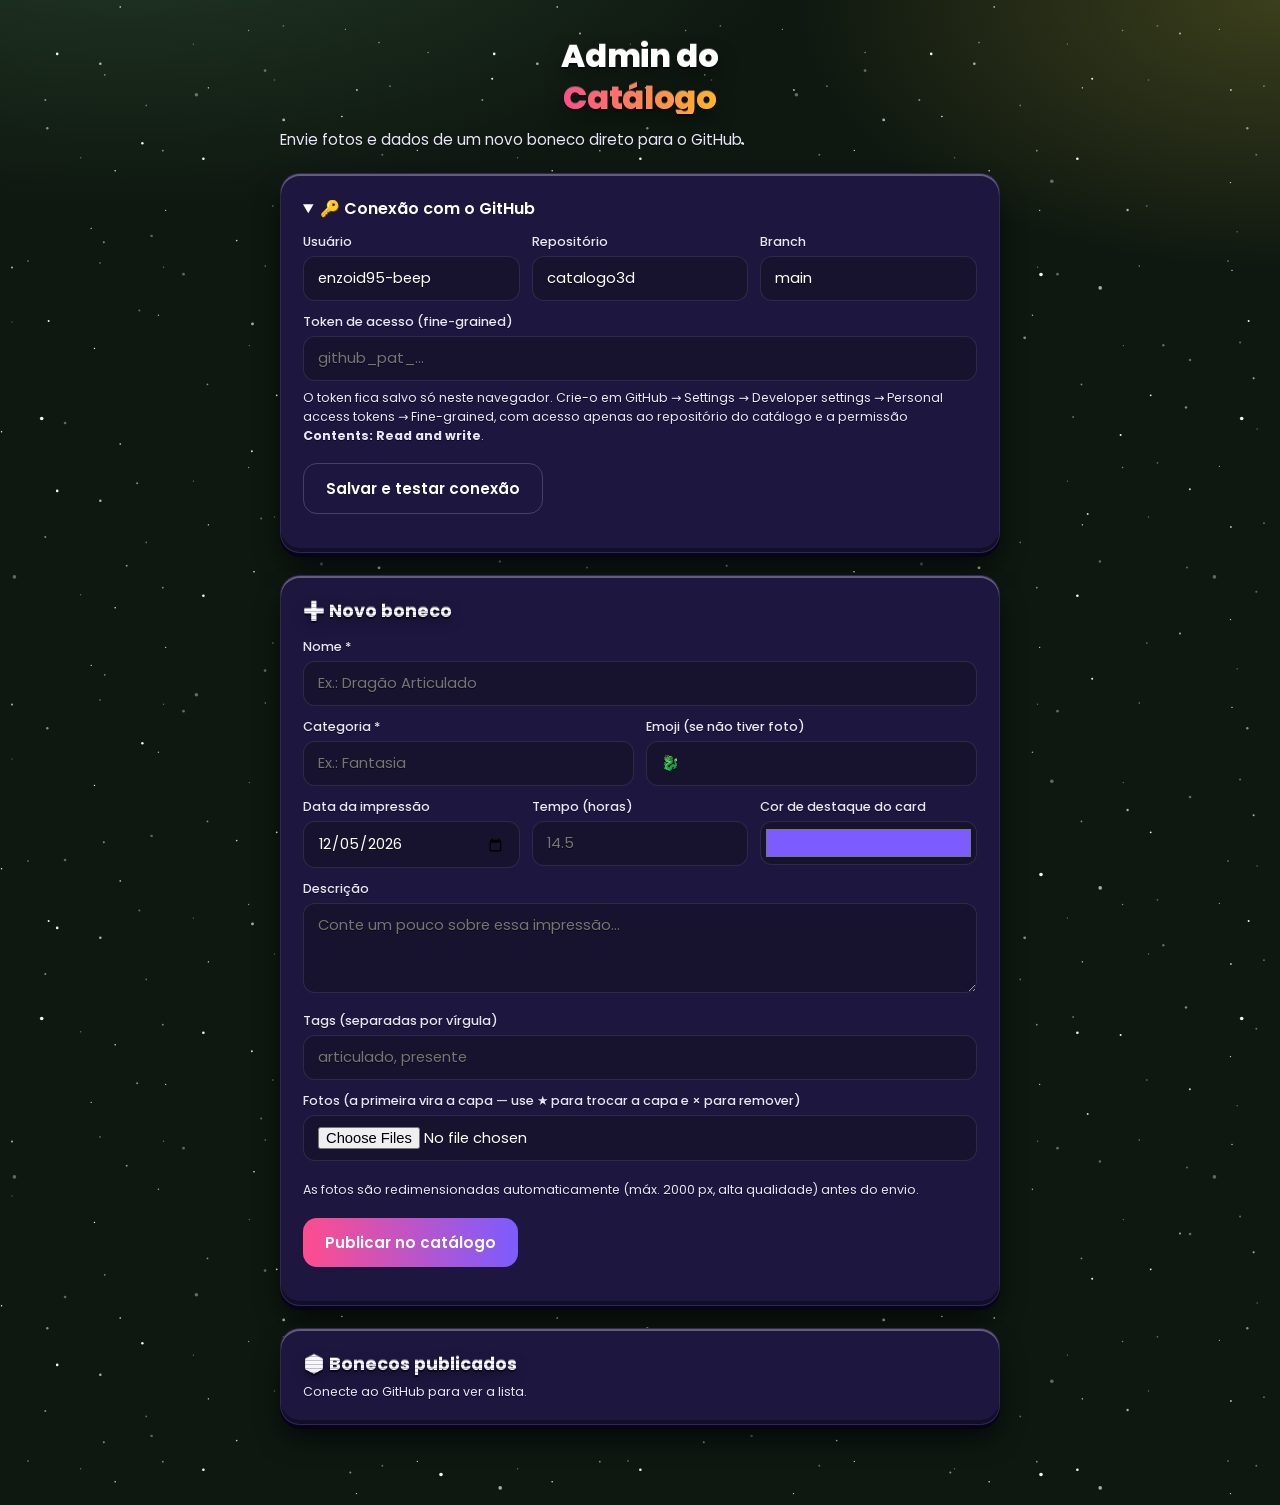
==== commit 6923a37c: "Fundo verde musgo, título e subtítulo sem extrusão 3D, nome alterado para Dr. Leiras Co-Authored-By:" ====
--- a/admin.html
+++ b/admin.html
@@ -4,7 +4,7 @@
   <meta charset="utf-8">
   <meta name="viewport" content="width=device-width, initial-scale=1">
   <meta name="robots" content="noindex">
-  <title>Admin · Impressões 3D - Alfredo Leiras</title>
+  <title>Admin · Impressões 3D - Dr. Leiras</title>
   <link rel="preconnect" href="https://fonts.googleapis.com">
   <link href="https://fonts.googleapis.com/css2?family=Poppins:wght@400;500;600;700;800&display=swap" rel="stylesheet">
   <link rel="stylesheet" href="style.css">
--- a/style.css
+++ b/style.css
@@ -1,5 +1,5 @@
 :root{
-  --bg:#0f0b1e;
+  --bg:#0e1710;
   --bg2:#17122e;
   --card:#1d1740;
   --text:#ffffff;
@@ -15,8 +15,8 @@
   font-family:'Poppins',system-ui,sans-serif;
   background:url(bg.svg?v=3) 0 0/600px 600px repeat,
              url(bg.svg?v=3) 173px 291px/437px 437px repeat,
-             radial-gradient(1200px 600px at 10% -10%,#2a1a63 0%,transparent 60%),
-             radial-gradient(900px 500px at 100% 0%,#4a1646 0%,transparent 55%),
+             radial-gradient(1200px 600px at 10% -10%,#27402a 0%,transparent 60%),
+             radial-gradient(900px 500px at 100% 0%,#3b3f1c 0%,transparent 55%),
              var(--bg);
   color:var(--text);
   min-height:100vh;
@@ -285,3 +285,10 @@
 .lb-nav button:hover{background:linear-gradient(90deg,var(--c1),var(--c4));border-color:transparent}
 @media(max-width:720px){.lb-nav{margin-top:8px}.novo{top:8px;right:8px;font-size:.62rem;padding:4px 9px}.thumb:has(.count) .novo{top:38px}}
 @media (prefers-reduced-motion:reduce){.card{animation:none}.card,.thumb img{transition:none}}
+
+/* v9: fundo verde musgo; título e subtítulo sem a extrusão 3D (só relevo suave) */
+html{background:#0e1710}
+.lightbox{background:rgba(6,12,8,.86)}
+h1{
+  filter:drop-shadow(0 -1px 0 rgba(255,255,255,.28)) drop-shadow(0 2px 0 rgba(0,0,0,.45)) drop-shadow(0 8px 10px rgba(0,0,0,.4));
+}
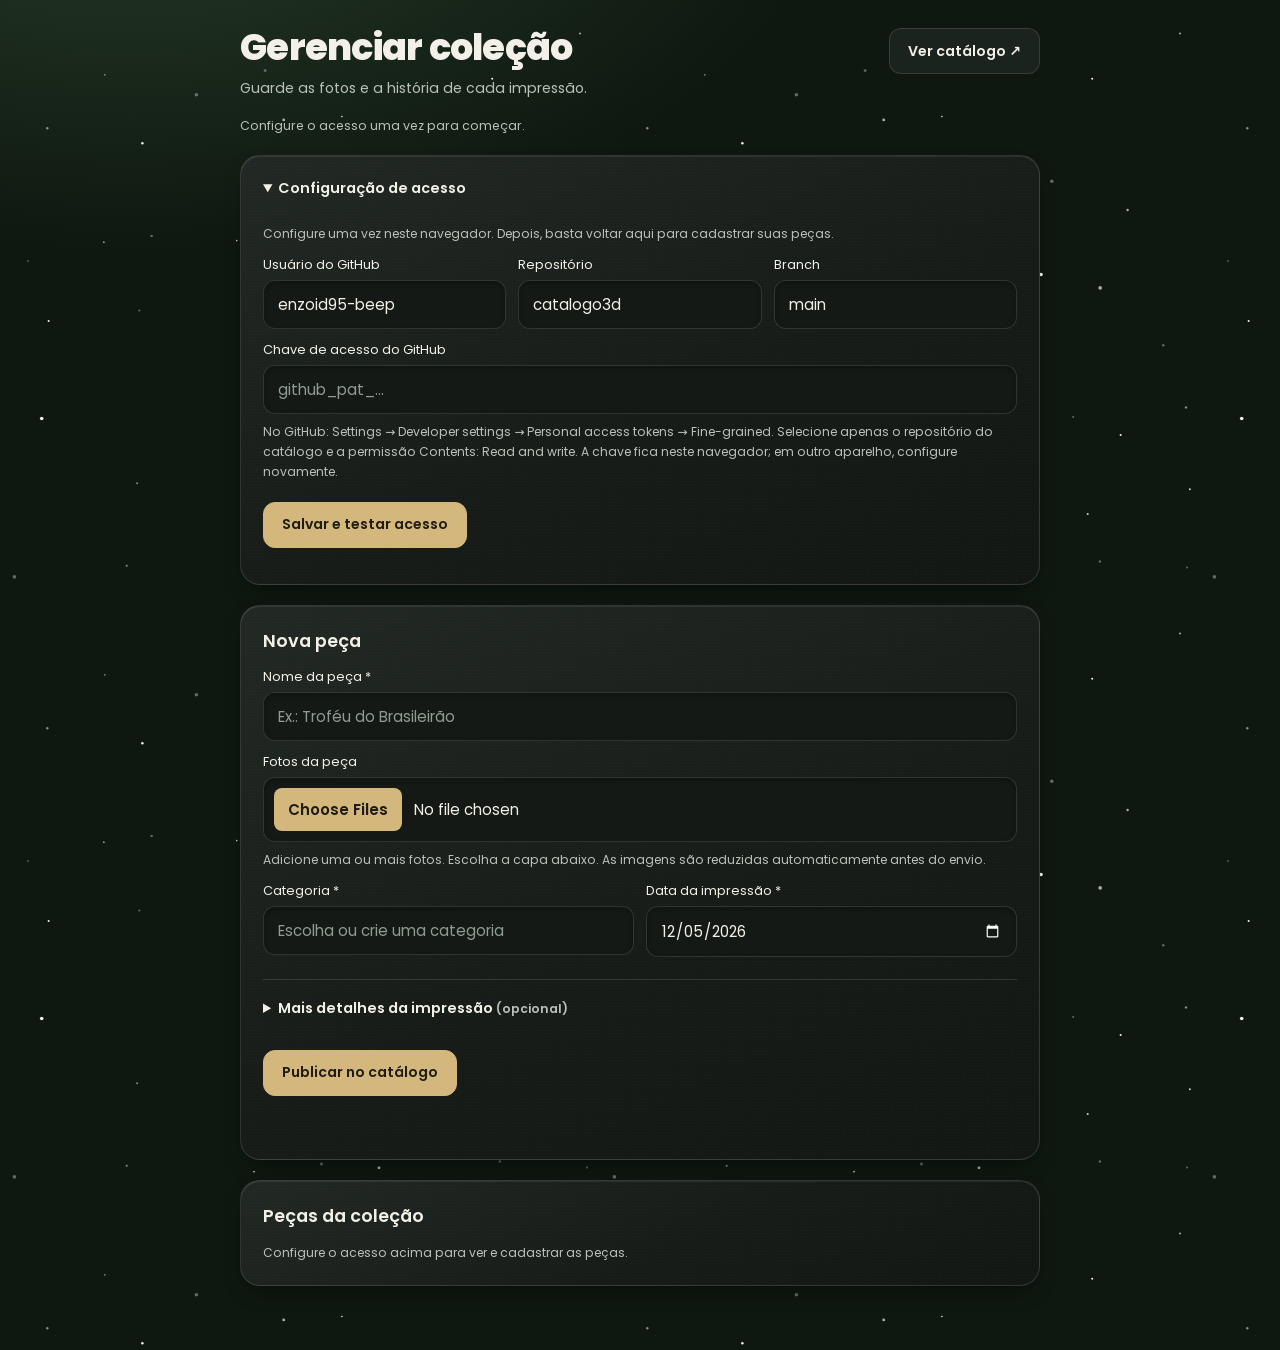
==== commit d20dbcfd: "Add files via upload" ====
--- a/admin.html
+++ b/admin.html
@@ -1,234 +1,221 @@
 <!doctype html>
 <html lang="pt-BR">
 <head>
-  <meta charset="utf-8">
-  <meta name="viewport" content="width=device-width, initial-scale=1">
-  <meta name="robots" content="noindex">
-  <title>Admin · Impressões 3D - Dr. Leiras</title>
+  <meta charset="utf-8"><meta name="viewport" content="width=device-width, initial-scale=1">
+  <meta name="robots" content="noindex"><meta name="theme-color" content="#0e1710">
+  <title>Minha coleção · Impressões 3D - Dr. Leiras</title>
   <link rel="preconnect" href="https://fonts.googleapis.com">
   <link href="https://fonts.googleapis.com/css2?family=Poppins:wght@400;500;600;700;800&display=swap" rel="stylesheet">
-  <link rel="stylesheet" href="style.css">
-  <style>
-    .wrap{max-width:760px;margin:0 auto;padding:40px 20px 80px}
-    .wrap h1{font-size:2rem;margin-bottom:6px}
-    .panel{background:var(--card);border:1px solid rgba(255,255,255,.08);border-radius:20px;padding:22px;margin-top:22px}
-    .panel h2{font-size:1.1rem;margin-bottom:14px}
-    label{display:block;font-size:.8rem;color:var(--muted);margin:12px 0 5px;font-weight:500}
-    input,textarea,select{
-      width:100%;background:var(--bg2);color:var(--text);border:1px solid rgba(255,255,255,.1);
-      border-radius:12px;padding:11px 14px;font:inherit;font-size:.92rem;outline:none;
-    }
-    input:focus,textarea:focus{border-color:var(--c4);box-shadow:0 0 0 3px rgba(124,92,255,.25)}
-    input[type=color]{padding:3px;height:44px;cursor:pointer}
-    textarea{min-height:90px;resize:vertical}
-    .row{display:grid;grid-template-columns:1fr 1fr;gap:12px}
-    .row3{display:grid;grid-template-columns:1fr 1fr 1fr;gap:12px}
-    .btn{
-      border:none;border-radius:14px;padding:13px 22px;font:inherit;font-weight:600;font-size:.95rem;cursor:pointer;
-      background:linear-gradient(90deg,var(--c1),var(--c4));color:#fff;margin-top:18px;transition:.2s;
-    }
-    .btn:hover{filter:brightness(1.1)}
-    .btn:disabled{opacity:.5;cursor:wait}
-    .btn.ghost{background:transparent;border:1px solid rgba(255,255,255,.18)}
-    .btn.danger{background:#c0264a;padding:7px 14px;font-size:.8rem;margin:0}
-    .previews{display:flex;gap:10px;flex-wrap:wrap;margin-top:12px}
-    .previews img{width:84px;height:84px;object-fit:cover;border-radius:12px;border:1px solid rgba(255,255,255,.12)}
-    .log{margin-top:16px;font-size:.88rem;line-height:1.6;white-space:pre-wrap;color:var(--muted)}
-    .log.ok{color:var(--c3)} .log.err{color:#ff7a95}
-    .item{display:flex;align-items:center;gap:14px;padding:10px 0;border-top:1px solid rgba(255,255,255,.07)}
-    .item:first-child{border-top:none}
-    .item img,.item .mini{width:52px;height:52px;border-radius:10px;object-fit:cover;flex:none;background:var(--bg2);display:grid;place-items:center;font-size:1.5rem}
-    .item b{flex:1;font-weight:600}
-    .item small{color:var(--muted);display:block;font-weight:400}
-    details summary{cursor:pointer;font-weight:600}
-    .hint{font-size:.78rem;color:var(--muted);margin-top:8px;line-height:1.5}
-    .previews{gap:12px}
-    .pv{position:relative;width:96px;height:96px;border-radius:14px;overflow:hidden;border:2px solid rgba(255,255,255,.14);background:var(--bg2)}
-    .pv.capa{border-color:var(--c2)}
-    .pv img{width:100%;height:100%;object-fit:cover;border:none;border-radius:0;display:block}
-    .pv .rm{position:absolute;top:4px;right:4px;width:24px;height:24px;border-radius:50%;border:none;background:rgba(15,11,30,.85);color:#fff;font-size:1.05rem;line-height:1;cursor:pointer;padding:0}
-    .pv .rm:hover{background:#c0264a}
-    .pv .mk,.pv .tg{position:absolute;left:4px;bottom:4px;border:none;border-radius:999px;font:inherit;font-size:.68rem;font-weight:700;padding:3px 9px;cursor:pointer}
-    .pv .mk{background:rgba(15,11,30,.85);color:#fff}.pv .mk:hover{background:var(--c4)}
-    .pv .tg{background:var(--c2);color:#1a0f00;cursor:default}
-    .edit-banner{display:flex;align-items:center;gap:12px;flex-wrap:wrap;margin:-4px 0 14px;padding:12px 14px;border-radius:14px;background:rgba(255,182,39,.14);border:1px solid rgba(255,182,39,.5);font-size:.9rem}
-    .edit-banner[hidden]{display:none}
-    .edit-banner b{flex:1;min-width:160px}
-    .edit-banner .btn{margin:0;padding:7px 14px;font-size:.8rem}
-    .item .acoes{display:flex;gap:8px;flex:none}
-    .btn.edit{background:var(--c4);padding:7px 14px;font-size:.8rem;margin:0}
-    .busca-lista{margin-bottom:10px}
-    .total{font-size:.8rem;color:var(--muted);margin:-8px 0 8px}
-    .toast{position:fixed;left:50%;bottom:24px;transform:translateX(-50%);z-index:60;background:#0b4b49;border:1px solid rgba(53,224,194,.6);color:#fff;padding:12px 20px;border-radius:14px;font-size:.9rem;box-shadow:0 10px 30px rgba(0,0,0,.5)}
-    .toast[hidden]{display:none}
-    @media(max-width:560px){.row,.row3{grid-template-columns:1fr}.item{flex-wrap:wrap}.item b{flex:1 1 140px}}
-  </style>
+  <link rel="stylesheet" href="style.css?v=11">
 </head>
 <body>
 <div class="wrap">
-  <h1>Admin do <span style="background:linear-gradient(90deg,var(--c1),var(--c2));-webkit-background-clip:text;background-clip:text;color:transparent">Catálogo</span></h1>
-  <p class="sub" style="font-size:.95rem">Envie fotos e dados de um novo boneco direto para o GitHub.</p>
+  <header class="admin-header"><div><h1>Gerenciar coleção</h1><p class="sub">Guarde as fotos e a história de cada impressão.</p></div><a class="btn ghost" href="index.html">Ver catálogo ↗</a></header>
+  <p class="connection-status" id="connectionStatus" role="status">Conferindo conexão…</p>
+  <details class="panel" id="cfgPanel">
+    <summary>Configuração de acesso</summary>
+    <p class="hint">Configure uma vez neste navegador. Depois, basta voltar aqui para cadastrar suas peças.</p>
+    <fieldset id="cfgFields">
+      <div class="row3"><div><label for="cOwner">Usuário do GitHub</label><input id="cOwner" value="enzoid95-beep" autocomplete="off"></div><div><label for="cRepo">Repositório</label><input id="cRepo" value="catalogo3d" autocomplete="off"></div><div><label for="cBranch">Branch</label><input id="cBranch" value="main" autocomplete="off"></div></div>
+      <label for="cToken">Chave de acesso do GitHub</label><input id="cToken" type="password" placeholder="github_pat_…" autocomplete="off">
+      <p class="hint">No GitHub: Settings → Developer settings → Personal access tokens → Fine-grained. Selecione apenas o repositório do catálogo e a permissão Contents: Read and write. A chave fica neste navegador; em outro aparelho, configure novamente.</p>
+      <div class="actions"><button class="btn" id="saveCfg" type="button">Salvar e testar acesso</button></div>
+    </fieldset>
+    <div class="log" id="cfgLog" role="status" aria-live="polite"></div>
+  </details>
+  <form class="panel" id="form">
+    <h2 id="formTitulo">Nova peça</h2>
+    <div class="draft-banner" id="draftBanner" hidden><span id="draftMessage"></span><button class="btn ghost" id="discardDraft" type="button">Descartar rascunho</button></div>
+    <fieldset id="editor">
+      <div class="edit-banner" id="editBanner" hidden><b id="editNome"></b><button class="btn ghost" id="cancelEdit" type="button">Cancelar edição</button></div>
+      <div class="form-top">
+        <label for="nome">Nome da peça *</label><input id="nome" required maxlength="180" placeholder="Ex.: Troféu do Brasileirão">
+        <label for="fotos">Fotos da peça</label><input id="fotos" type="file" accept="image/*" multiple>
+        <p class="hint">Adicione uma ou mais fotos. Escolha a capa abaixo. As imagens são reduzidas automaticamente antes do envio.</p>
+        <div class="previews" id="previews"></div>
+        <div class="cover-tools" id="coverTools" hidden>
+          <h3>Como a capa aparece no catálogo</h3>
+          <div class="cover-layout"><div class="cover-preview"><img id="coverPreview" alt="Prévia da capa"></div><div>
+            <label for="capaModo">Enquadramento</label><select id="capaModo"><option value="contain">Foto inteira — sem cortes</option><option value="cover">Preencher o quadrado</option></select>
+            <div class="cover-sliders" id="coverSliders" hidden><div><label for="capaX">Posição horizontal</label><input id="capaX" type="range" min="0" max="100" value="50"></div><div><label for="capaY">Posição vertical</label><input id="capaY" type="range" min="0" max="100" value="50"></div></div>
+            <p class="hint">O enquadramento afeta só a capa. A galeria sempre mostra a foto inteira.</p>
+          </div></div>
+        </div>
+        <div class="row"><div><label for="categoria">Categoria *</label><input id="categoria" list="cats" required maxlength="100" placeholder="Escolha ou crie uma categoria"><datalist id="cats"></datalist></div><div><label for="data">Data da impressão *</label><input id="data" type="date" required></div></div>
+      </div>
+      <details class="optional" id="moreDetails">
+        <summary>Mais detalhes da impressão <span class="hint">(opcional)</span></summary>
+        <label for="descricao">Sobre a peça</label><textarea id="descricao" maxlength="6000" placeholder="Conte a história dessa impressão, para quem foi feita…"></textarea>
+        <div class="row"><div><label for="tempoH">Tempo: horas</label><input id="tempoH" type="number" min="0" max="100000" step="1" inputmode="numeric" placeholder="5"></div><div><label for="tempoM">Tempo: minutos</label><input id="tempoM" type="number" min="0" max="59" step="1" inputmode="numeric" placeholder="30"></div></div>
+        <div class="row"><div><label for="material">Material / filamento</label><input id="material" list="materials" maxlength="150" placeholder="Ex.: PLA fosco preto"><datalist id="materials"><option value="PLA"><option value="PLA Matte"><option value="PETG"><option value="TPU"><option value="ABS"><option value="Resina"></datalist></div><div><label for="filamento">Filamento usado (gramas)</label><input id="filamento" type="number" min="0" step="0.1" inputmode="decimal" placeholder="Ex.: 85"></div></div>
+        <label for="tamanho">Tamanho da peça</label><input id="tamanho" maxlength="150" placeholder="Ex.: 15 cm de altura ou 10 × 8 × 15 cm">
+        <label for="modelo">Link do modelo original</label><input id="modelo" type="url" placeholder="https://…" maxlength="2000"><p class="hint">Pode ser um link do MakerWorld, Printables ou outro site.</p>
+        <label for="observacoes">Observações da impressão</label><textarea id="observacoes" maxlength="6000" placeholder="Ex.: camada de 0,2 mm, suporte na base, o que funcionou e o que mudaria…"></textarea>
+        <label for="tags">Palavras-chave</label><input id="tags" maxlength="500" placeholder="Ex.: articulado, presente, futebol"><p class="hint">Separe as palavras por vírgula. Os detalhes preenchidos aparecem na página da peça.</p>
+        <label for="emoji">Símbolo para peças sem foto</label><input id="emoji" maxlength="16" placeholder="🧸">
+      </details>
+      <div class="actions"><button class="btn" id="send" type="submit">Publicar no catálogo</button></div>
+    </fieldset>
+    <p class="draft-status" id="draftStatus" role="status" aria-live="polite"></p>
+    <div class="progress-box" id="publishProgress" hidden><p id="progressText" role="status" aria-live="polite"></p><progress id="progressBar" max="100" value="0" aria-label="Progresso da publicação"></progress></div>
+    <div class="log" id="log" role="status" aria-live="polite"></div>
+  </form>
+  <section class="panel"><h2>Peças da coleção</h2><input id="buscaLista" type="search" placeholder="Buscar uma peça para editar…" aria-label="Buscar nas peças cadastradas" hidden><p class="total" id="total"></p><div id="list"><p class="hint">As peças aparecerão aqui depois de conectar.</p></div></section>
+</div><div class="toast" id="toast" role="status" hidden></div>
+<script>
+const $=s=>document.querySelector(s);
+const LS='catalogo-admin-cfg';
+const FIELD_IDS=['nome','categoria','data','descricao','tempoH','tempoM','material','filamento','tamanho','modelo','observacoes','tags','emoji','capaModo','capaX','capaY'];
+let cfg={owner:'enzoid95-beep',repo:'catalogo3d',branch:'main',token:''};
+try{const saved=JSON.parse(localStorage.getItem(LS)||'{}');for(const k of Object.keys(cfg))if(typeof saved[k]==='string')cfg[k]=saved[k];}catch{}
+let fotosForm=[],editando=null,bonecosCache=[],busy=false,loadingList=false;
+let draftTimer,draftSerial=0,savedSerial=0,draftQueue=Promise.resolve(),dbPromise=null,draftAvailable=true;
+let novoId=criarId();
+function criarId(){return globalThis.crypto?.randomUUID?.()||'peca-'+Date.now().toString(36)+'-'+Math.random().toString(36).slice(2);}
+function esc(t){return String(t??'').replace(/[&<>"']/g,c=>({'&':'&amp;','<':'&lt;','>':'&gt;','"':'&quot;',"'":'&#39;'}[c]));}
+function normalizar(t){return String(t??'').normalize('NFD').replace(/[\u0300-\u036f]/g,'').toLowerCase();}
+function slug(s){return normalizar(s).replace(/[^a-z0-9]+/g,'-').replace(/^-|-$/g,'')||'peca';}
+function hoje(){const d=new Date();return `${d.getFullYear()}-${String(d.getMonth()+1).padStart(2,'0')}-${String(d.getDate()).padStart(2,'0')}`;}
+function setLog(el,msg,cls=''){el.textContent=msg;el.className='log '+cls;}
+function setConnection(msg,ok=false){$('#connectionStatus').textContent=msg;$('#connectionStatus').className='connection-status'+(ok?' ok':'');}
+function aviso(msg){const t=$('#toast');t.textContent=msg;t.hidden=false;clearTimeout(aviso.timer);aviso.timer=setTimeout(()=>t.hidden=true,3500);}
+function urlModelo(value){if(!value.trim())return '';let u;try{u=new URL(value.trim());}catch{throw new Error('Confira o link do modelo. Ele deve começar com https:// ou http://.');}if(!['https:','http:'].includes(u.protocol))throw new Error('Use um link do modelo com https:// ou http://.');return u.href;}
+function fotosDe(b){return Array.isArray(b.fotos)&&b.fotos.length?b.fotos:(b.foto?[b.foto]:[]);}
+function mesmaPeca(b,ref){return ref.id?b.id===ref.id:b.nome===ref.nome&&b.data===ref.data;}
+function fingerprint(b){return JSON.stringify(b);}
+function tempoDoForm(){const h=Number($('#tempoH').value)||0,m=Number($('#tempoM').value)||0;if(!Number.isInteger(h)||h<0||h>100000||!Number.isInteger(m)||m<0||m>59)throw new Error('Preencha o tempo com horas inteiras e minutos entre 0 e 59.');return $('#tempoH').value!==''||$('#tempoM').value!==''?(h*60+m)/60:undefined;}
+function capaDoForm(){return {ajuste:$('#capaModo').value==='cover'?'cover':'contain',x:Number($('#capaX').value),y:Number($('#capaY').value)};}
+function lock(value){busy=value;$('#editor').disabled=value;$('#cfgFields').disabled=value;$('#discardDraft').disabled=value;$('#list').querySelectorAll('button').forEach(b=>b.disabled=value);}
+function progresso(msg,value){$('#publishProgress').hidden=false;$('#progressText').textContent=msg;$('#progressBar').value=value;}
+/* Acesso já configurado fica recolhido, sem pedir a chave a cada cadastro. */
+for(const [id,key] of [['cOwner','owner'],['cRepo','repo'],['cBranch','branch'],['cToken','token']])$('#'+id).value=cfg[key];
+$('#data').value=hoje();$('#cfgPanel').open=!cfg.token;
+async function gh(path,opts={}){
+  const base=`https://api.github.com/repos/${encodeURIComponent(cfg.owner)}/${encodeURIComponent(cfg.repo)}`;
+  const headers={Accept:'application/vnd.github+json',Authorization:'Bearer '+cfg.token,'X-GitHub-Api-Version':'2022-11-28'};
+  if(opts.body)headers['Content-Type']='application/json';
+  let r;try{r=await fetch(base+(path?'/'+path:''),{...opts,cache:'no-store',headers});}catch{throw new Error('Não foi possível conectar. Confira a internet e tente novamente.');}
+  if(!r.ok){
+    const msgs={401:'A chave de acesso não foi aceita. Confira a configuração de acesso.',403:'O acesso foi recusado. Confira a validade da chave e a permissão Contents: Read and write.',404:'Não encontrei o repositório ou arquivo. Confira usuário, repositório, branch e acesso.',409:'O catálogo foi alterado durante o envio. Recarregue a lista e tente novamente; seu rascunho foi mantido.',422:'O GitHub não aceitou os dados. Confira a configuração e tente novamente.'};
+    const err=new Error(msgs[r.status]||`Não foi possível concluir o envio (erro ${r.status}). Tente novamente.`);err.status=r.status;throw err;
+  }
+  return r.status===204?null:r.json();
+}
+async function getFile(path){try{return await gh(`contents/${path.split('/').map(encodeURIComponent).join('/')}?ref=${encodeURIComponent(cfg.branch)}`);}catch(e){if(e.status===404)return null;throw e;}}
+function putFile(path,content,message,sha){return gh('contents/'+path.split('/').map(encodeURIComponent).join('/'),{method:'PUT',body:JSON.stringify({message,content,branch:cfg.branch,...(sha?{sha}:{})})});}
+function utf8ToB64(s){const bytes=new TextEncoder().encode(s);let binary='';for(const b of bytes)binary+=String.fromCharCode(b);return btoa(binary);}
+function b64ToUtf8(b){return new TextDecoder().decode(Uint8Array.from(atob(b.replace(/\s/g,'')),c=>c.charCodeAt(0)));}
+async function lerBonecos(){
+  const f=await getFile('data.js');if(!f)return {arr:[],sha:null};
+  if(!f.content)throw new Error('O catálogo não pôde ser lido. Tente novamente.');
+  const txt=b64ToUtf8(f.content),m=txt.match(/const BONECOS\s*=\s*(\[[\s\S]*\])\s*;?\s*$/);
+  if(!m)throw new Error('O arquivo do catálogo está em um formato inesperado.');
+  let arr;try{arr=JSON.parse(m[1]);}catch{throw new Error('Não consegui ler os dados do catálogo. O arquivo deve conter uma lista JSON válida.');}
+  if(!Array.isArray(arr))throw new Error('O catálogo deve conter uma lista de peças.');return {arr,sha:f.sha};
+}
+const gerarDataJs=arr=>'// Lista de peças. Atualizada pela página admin.html.\nconst BONECOS = '+JSON.stringify(arr,null,2)+';\n';
+function redimensionar(file,max=2000){return new Promise((resolve,reject)=>{
+  const url=URL.createObjectURL(file),img=new Image();
+  img.onload=()=>{try{
+    const k=Math.min(1,max/Math.max(img.naturalWidth,img.naturalHeight));const c=document.createElement('canvas');c.width=Math.max(1,Math.round(img.naturalWidth*k));c.height=Math.max(1,Math.round(img.naturalHeight*k));
+    const ctx=c.getContext('2d');if(!ctx)throw new Error('Este navegador não conseguiu preparar as fotos.');
+    ctx.fillStyle='#f3f0e8';ctx.fillRect(0,0,c.width,c.height);ctx.drawImage(img,0,0,c.width,c.height);resolve(c.toDataURL('image/jpeg',.9).split(',')[1]);
+  }catch(e){reject(e);}finally{URL.revokeObjectURL(url);}};
+  img.onerror=()=>{URL.revokeObjectURL(url);reject(new Error(`Não consegui abrir a foto “${file.name}”. Tente enviar em JPG, PNG ou WebP.`));};img.src=url;
+});}
+function atualizarCapa(){
+  const f=fotosForm[0];$('#coverTools').hidden=!f;$('#coverSliders').hidden=$('#capaModo').value!=='cover';
+  const im=$('#coverPreview');if(!f){im.removeAttribute('src');return;}
+  const src=f.url||f.old||f.path;if(im.getAttribute('src')!==src)im.src=src;
+  const c=capaDoForm();im.style.objectFit=c.ajuste;im.style.objectPosition=`${c.x}% ${c.y}%`;
+}
+function renderPrev(){
+  $('#previews').innerHTML=fotosForm.map((f,i)=>`<div class="pv ${i===0?'capa':''}"><img src="${esc(f.url||f.old||f.path)}" alt="Foto ${i+1}"><div class="pv-actions">${i!==0?`<button type="button" data-cap="${i}" aria-label="Usar foto ${i+1} como capa">Usar capa</button>`:''}<button type="button" class="rm" data-rm="${i}" aria-label="Remover foto ${i+1}">Remover</button></div>${i===0?'<span class="tg">Capa da peça</span>':''}</div>`).join('');
+  atualizarCapa();
+}
+$('#fotos').addEventListener('change',e=>{
+  if(busy)return;
+  const rejeitadas=[];
+  for(const file of e.target.files){if(!file.type.startsWith('image/')){rejeitadas.push(file.name);continue;}fotosForm.push({file,url:URL.createObjectURL(file)});}
+  e.target.value='';renderPrev();agendarRascunho();
+  if(rejeitadas.length)setLog($('#log'),'Escolha apenas arquivos de imagem. Alguns arquivos não foram adicionados.','err');
+});
+$('#previews').addEventListener('click',e=>{
+  if(busy)return;const r=e.target.closest('[data-rm]'),m=e.target.closest('[data-cap]');
+  if(r){const [f]=fotosForm.splice(Number(r.dataset.rm),1);if(f?.url)URL.revokeObjectURL(f.url);}
+  if(m){const [f]=fotosForm.splice(Number(m.dataset.cap),1);if(f)fotosForm.unshift(f);$('#capaX').value=50;$('#capaY').value=50;}
+  if(r||m){renderPrev();agendarRascunho();}
+});
+for(const id of ['capaModo','capaX','capaY'])$('#'+id).addEventListener('input',atualizarCapa);
+/* Rascunho local: IndexedDB guarda também as fotos. Texto tem cópia de reserva. */
+function draftKey(){return `catalogo-draft:${cfg.owner}/${cfg.repo}/${cfg.branch}`;}
+function abrirDB(){
+  if(dbPromise)return dbPromise;
+  dbPromise=new Promise((resolve,reject)=>{
+    if(typeof indexedDB==='undefined'){reject(new Error('Armazenamento indisponível'));return;}
+    const req=indexedDB.open('catalogo3d-rascunhos',1);
+    req.onupgradeneeded=()=>{if(!req.result.objectStoreNames.contains('drafts'))req.result.createObjectStore('drafts');};
+    req.onsuccess=()=>{const db=req.result;db.onversionchange=()=>db.close();resolve(db);};req.onerror=()=>reject(req.error);req.onblocked=()=>reject(new Error('Rascunhos bloqueados por outra aba.'));
+  });return dbPromise;
+}
+async function dbAction(action,value,key=draftKey()){
+  const db=await abrirDB();return new Promise((resolve,reject)=>{
+    const tx=db.transaction('drafts',action==='get'?'readonly':'readwrite'),store=tx.objectStore('drafts');let req,result;
+    if(action==='get')req=store.get(key);else if(action==='put')req=store.put(value,key);else req=store.delete(key);
+    req.onsuccess=()=>{result=req.result;};tx.oncomplete=()=>resolve(result);tx.onerror=()=>reject(tx.error);tx.onabort=()=>reject(tx.error||new Error('Não foi possível salvar o rascunho.'));
+  });
+}
+function snapshot(){return {values:Object.fromEntries(FIELD_IDS.map(id=>[id,$('#'+id).value])),photos:fotosForm.map(f=>({old:f.old,path:f.path,file:f.file})),edit:editando,novoId,updated:Date.now()};}
+function hasWork(s){return Boolean(s?.edit||s?.photos?.length||FIELD_IDS.some(id=>!['data','capaModo','capaX','capaY'].includes(id)&&String(s?.values?.[id]||'').trim()));}
+function textoReserva(state){return {...state,photos:state.photos.map(f=>({old:f.old,path:f.path,missing:!!f.file,name:f.file?.name})),textOnly:true};}
+function agendarRascunho(){if(busy)return;draftSerial++;$('#draftStatus').className='draft-status';$('#draftStatus').textContent='Salvando rascunho…';clearTimeout(draftTimer);draftTimer=setTimeout(salvarRascunho,450);}
+function salvarRascunho(){
+  clearTimeout(draftTimer);const state=snapshot(),serial=draftSerial,key=draftKey();
+  draftQueue=draftQueue.catch(()=>{}).then(async()=>{
+    let textSaved=false;
+    try{if(hasWork(state))localStorage.setItem(key,JSON.stringify(textoReserva(state)));else localStorage.removeItem(key);textSaved=true;}catch{}
+    try{if(hasWork(state))await dbAction('put',state,key);else await dbAction('delete',null,key);
+      draftAvailable=true;savedSerial=Math.max(savedSerial,serial);
+      if(serial===draftSerial){$('#draftStatus').className='draft-status';$('#draftStatus').textContent=hasWork(state)?'Rascunho salvo neste navegador, incluindo as fotos.':'';}
+    }catch{
+      draftAvailable=false;
+      if(textSaved)savedSerial=Math.max(savedSerial,serial);
+      if(serial===draftSerial){$('#draftStatus').className='draft-status err';$('#draftStatus').textContent=textSaved?'Texto salvo. As fotos novas não puderam ser guardadas; se fechar a página, será preciso adicioná-las novamente.':'Não consegui salvar o rascunho neste navegador. Mantenha a página aberta até concluir o cadastro.';}
+    }
+  });return draftQueue;
+}
+async function apagarRascunho(){
+  clearTimeout(draftTimer);await draftQueue;const key=draftKey();
+  // A marca de descarte impede recuperar uma cópia antiga se IndexedDB falhar.
+  let cleared=false;
+  try{localStorage.setItem(key,JSON.stringify({cleared:true,updated:Date.now(),values:{},photos:[]}));cleared=true;}catch{}
+  try{await dbAction('delete',null,key);cleared=true;try{localStorage.removeItem(key);}catch{}}catch{}
+  if(!cleared)throw new Error('O navegador não conseguiu descartar o rascunho.');
+  draftSerial=0;savedSerial=0;$('#draftBanner').hidden=true;$('#draftStatus').textContent='';
+}
+function liberarFotos(){fotosForm.forEach(f=>{if(f.url)URL.revokeObjectURL(f.url);});fotosForm=[];}
+function resetForm(){
+  liberarFotos();$('#form').reset();editando=null;novoId=criarId();$('#data').value=hoje();$('#editBanner').hidden=true;$('#formTitulo').textContent='Nova peça';$('#send').textContent='Publicar no catálogo';$('#moreDetails').open=false;renderPrev();
+}
+async function restaurarRascunho(){
+  let s;try{s=await dbAction('get');}catch{draftAvailable=false;}
+  let backup;try{backup=JSON.parse(localStorage.getItem(draftKey())||'null');}catch{}
+  if(backup&&(!s||backup.updated>s.updated))s=backup;
+  if(!s||s.cleared||!hasWork(s))return;
+  novoId=typeof s.novoId==='string'?s.novoId:criarId();
+  for(const id of FIELD_IDS)if(typeof s.values?.[id]==='string')$('#'+id).value=s.values[id];
+  editando=s.edit||null;let missing=0;
+  fotosForm=(s.photos||[]).flatMap(f=>{if(f.missing){if(f.path)return [{old:f.path}];missing++;return [];}if(f.file instanceof Blob)return [{...f,url:URL.createObjectURL(f.file)}];return f.old||f.path?[{...f}]:[];});
+  if(editando){$('#formTitulo').textContent='Editar peça';$('#send').textContent='Salvar alterações';$('#editBanner').hidden=false;$('#editNome').textContent='Editando: '+editando.nome;}
+  renderPrev();$('#draftBanner').hidden=false;$('#draftMessage').textContent='Rascunho recuperado de '+new Date(s.updated).toLocaleString('pt-BR',{day:'2-digit',month:'2-digit',hour:'2-digit',minute:'2-digit'})+'.';
+  $('#draftStatus').textContent=missing?`${missing} foto(s) nova(s) não foram guardadas. Adicione novamente antes de publicar.`:'Você pode continuar de onde parou.';$('#draftStatus').className='draft-status'+(missing?' err':'');
+}
+$('#form').addEventListener('input',e=>{if(e.target.id!=='fotos')agendarRascunho();});
+$('#form').addEventListener('change',e=>{if(e.target.id!=='fotos')agendarRascunho();});
+$('#discardDraft').addEventListener('click',async()=>{if(busy||!confirm('Descartar este rascunho? As peças já publicadas continuarão no catálogo.'))return;lock(true);try{await apagarRascunho();resetForm();setLog($('#log'),'');aviso('Rascunho descartado');}catch(e){setLog($('#log'),e.message,'err');}finally{lock(false);}});
+$('#cancelEdit').addEventListener('click',async()=>{if(busy||!confirm('Cancelar a edição e descartar este rascunho?'))return;lock(true);try{await apagarRascunho();resetForm();setLog($('#log'),'');}catch(e){setLog($('#log'),e.message,'err');}finally{lock(false);}});
+window.addEventListener('beforeunload',e=>{if(busy||draftSerial>savedSerial||(!draftAvailable&&fotosForm.some(f=>f.file))){e.preventDefault();e.returnValue='';}});
 
-  <details class="panel" id="cfgPanel">
-    <summary>🔑 Conexão com o GitHub</summary>
-    <div class="row3">
-      <div><label>Usuário</label><input id="cOwner" value="enzoid95-beep"></div>
-      <div><label>Repositório</label><input id="cRepo" value="catalogo3d"></div>
-      <div><label>Branch</label><input id="cBranch" value="main"></div>
-    </div>
-    <label>Token de acesso (fine-grained)</label>
-    <input id="cToken" type="password" placeholder="github_pat_..." autocomplete="off">
-    <p class="hint">O token fica salvo só neste navegador. Crie-o em GitHub → Settings → Developer settings → Personal access tokens → Fine-grained, com acesso apenas ao repositório do catálogo e a permissão <b>Contents: Read and write</b>.</p>
-    <button class="btn ghost" id="saveCfg" type="button">Salvar e testar conexão</button>
-    <div class="log" id="cfgLog"></div>
-  </details>
-
-  <form class="panel" id="form">
-    <h2 id="formTitulo">➕ Novo boneco</h2>
-    <div class="edit-banner" id="editBanner" hidden><b id="editNome"></b><button class="btn ghost" id="cancelEdit" type="button">Cancelar edição</button></div>
-    <label>Nome *</label>
-    <input id="nome" required placeholder="Ex.: Dragão Articulado">
-    <div class="row">
-      <div><label>Categoria *</label><input id="categoria" list="cats" required placeholder="Ex.: Fantasia"><datalist id="cats"></datalist></div>
-      <div><label>Emoji (se não tiver foto)</label><input id="emoji" placeholder="🐉" maxlength="4"></div>
-    </div>
-    <div class="row3">
-      <div><label>Data da impressão</label><input id="data" type="date" required></div>
-      <div><label>Tempo (horas)</label><input id="tempo" type="number" step="0.1" min="0" placeholder="14.5"></div>
-      <div><label>Cor de destaque do card</label><input id="cor" type="color" value="#7c5cff"></div>
-    </div>
-    <label>Descrição</label>
-    <textarea id="descricao" placeholder="Conte um pouco sobre essa impressão..."></textarea>
-    <label>Tags (separadas por vírgula)</label>
-    <input id="tags" placeholder="articulado, presente">
-    <label>Fotos (a primeira vira a capa — use ★ para trocar a capa e × para remover)</label>
-    <input id="fotos" type="file" accept="image/*" multiple>
-    <div class="previews" id="previews"></div>
-    <p class="hint">As fotos são redimensionadas automaticamente (máx. 2000 px, alta qualidade) antes do envio.</p>
-    <button class="btn" id="send" type="submit">Publicar no catálogo</button>
-    <div class="log" id="log"></div>
-  </form>
-
-  <section class="panel">
-    <h2>📦 Bonecos publicados</h2>
-    <input class="busca-lista" id="buscaLista" type="search" placeholder="Buscar na lista..." aria-label="Buscar na lista" hidden>
-    <p class="total" id="total"></p>
-    <div id="list"><p class="hint">Conecte ao GitHub para ver a lista.</p></div>
-  </section>
-</div>
-<div class="toast" id="toast" hidden></div>
-
-<script>
-const $ = s => document.querySelector(s);
-const LS = "catalogo-admin-cfg";
-let cfg = { owner:"enzoid95-beep", repo:"catalogo3d", branch:"main", token:"" };
-try { Object.assign(cfg, JSON.parse(localStorage.getItem(LS)||"{}")); } catch(e){}
-
-$("#cOwner").value = cfg.owner; $("#cRepo").value = cfg.repo; $("#cBranch").value = cfg.branch; $("#cToken").value = cfg.token;
-$("#data").value = new Date().toISOString().slice(0,10);
-if(!cfg.token) $("#cfgPanel").open = true;
-
-const esc = t => { const d=document.createElement("div"); d.textContent=t??""; return d.innerHTML; };
-function setLog(el,msg,cls=""){ el.textContent=msg; el.className="log "+cls; }
-
-/* ---------- GitHub API ---------- */
-async function gh(path, opts={}){
-  const url = `https://api.github.com/repos/${cfg.owner}/${cfg.repo}` + (path ? "/"+path : "");
-  const headers = { Accept:"application/vnd.github+json", Authorization:"Bearer "+cfg.token };
-  if(opts.body) headers["Content-Type"] = "application/json";
-  const r = await fetch(url, { ...opts, cache:"no-store", headers });
-  if(!r.ok){
-    let m=""; try{ m=(await r.json()).message; }catch(e){}
-    const err = new Error(`GitHub ${r.status}: ${m||r.statusText}`); err.status=r.status; throw err;
-  }
-  return r.status===204 ? null : r.json();
-}
-async function getFile(path){
-  try { return await gh(`contents/${path}?ref=${encodeURIComponent(cfg.branch)}`); }
-  catch(e){ if(e.status===404) return null; throw e; }
-}
-function putFile(path, b64, message, sha){
-  return gh(`contents/${path}`, { method:"PUT", body: JSON.stringify({ message, content:b64, branch:cfg.branch, ...(sha?{sha}:{}) }) });
-}
-const utf8ToB64 = s => btoa(unescape(encodeURIComponent(s)));
-const b64ToUtf8 = b => decodeURIComponent(escape(atob(b.replace(/\n/g,""))));
-
-/* ---------- data.js ---------- */
-const HEADER =
-`// ============================================================
-//  Lista de bonecos do catálogo.
-//  Este arquivo é atualizado pela página admin.html — você
-//  também pode editá-lo à mão, se preferir.
-// ============================================================
-`;
-async function lerBonecos(){
-  const f = await getFile("data.js");
-  if(!f) return { arr:[], sha:null };
-  const txt = b64ToUtf8(f.content);
-  const m = txt.match(/const BONECOS\s*=\s*([\s\S]*\])\s*;?\s*$/);
-  if(!m) throw new Error("Não consegui ler o data.js (formato inesperado).");
-  return { arr: new Function("return "+m[1])(), sha:f.sha };
-}
-const gerarDataJs = arr => HEADER + "const BONECOS = " + JSON.stringify(arr,null,2) + ";\n";
-
-/* ---------- imagens ---------- */
-function redimensionar(file, max=2000){
-  return new Promise((res,rej)=>{
-    const url = URL.createObjectURL(file), img = new Image();
-    img.onload = ()=>{
-      const k = Math.min(1, max/Math.max(img.width,img.height));
-      const c = document.createElement("canvas");
-      c.width = Math.round(img.width*k); c.height = Math.round(img.height*k);
-      c.getContext("2d").drawImage(img,0,0,c.width,c.height);
-      URL.revokeObjectURL(url);
-      res(c.toDataURL("image/jpeg",0.9).split(",")[1]);
-    };
-    img.onerror = ()=>{ URL.revokeObjectURL(url); rej(new Error("Não consegui ler a imagem "+file.name)); };
-    img.src = url;
-  });
-}
-const slug = s => s.normalize("NFD").replace(/[̀-ͯ]/g,"").toLowerCase().replace(/[^a-z0-9]+/g,"-").replace(/^-|-$/g,"") || "boneco";
-
-/* fotos do formulário: já publicadas ({old}) e novas ({file,url}); a primeira é a capa */
-let fotosForm = [], editando = null, bonecosCache = [];
-function renderPrev(){
-  $("#previews").innerHTML = fotosForm.map((f,i)=>`<div class="pv ${i===0?"capa":""}">
-    <img src="${esc(f.url||f.old+"?v="+Date.now())}" alt="">
-    <button type="button" class="rm" data-rm="${i}" aria-label="Remover foto">×</button>
-    ${i===0?`<span class="tg">capa</span>`:`<button type="button" class="mk" data-cap="${i}">★ capa</button>`}
-  </div>`).join("");
-}
-$("#fotos").addEventListener("change",e=>{
-  for(const file of e.target.files) fotosForm.push({ file, url:URL.createObjectURL(file) });
-  e.target.value = "";
-  renderPrev();
-});
-$("#previews").addEventListener("click",e=>{
-  const r=e.target.closest("[data-rm]"), m=e.target.closest("[data-cap]");
-  if(r){ const [f]=fotosForm.splice(+r.dataset.rm,1); if(f.url) URL.revokeObjectURL(f.url); renderPrev(); }
-  if(m){ const [f]=fotosForm.splice(+m.dataset.cap,1); fotosForm.unshift(f); renderPrev(); }
-});
-function aviso(msg){ const t=$("#toast"); t.textContent=msg; t.hidden=false; clearTimeout(aviso.t); aviso.t=setTimeout(()=>t.hidden=true,3500); }
-function limparForm(){
-  $("#form").reset(); fotosForm.forEach(f=>f.url&&URL.revokeObjectURL(f.url)); fotosForm=[]; renderPrev();
-  editando=null; $("#editBanner").hidden=true; $("#formTitulo").textContent="➕ Novo boneco"; $("#send").textContent="Publicar no catálogo";
-  $("#data").value=new Date().toISOString().slice(0,10); $("#cor").value="#7c5cff";
-}
-function editarBoneco(i){
-  const b = bonecosCache[i]; if(!b) return;
-  limparForm();
-  editando = { nome:b.nome, data:b.data, fotos:[...(b.fotos||(b.foto?[b.foto]:[]))] };
-  $("#nome").value=b.nome||""; $("#categoria").value=b.categoria||""; $("#emoji").value=b.emoji||"";
-  $("#data").value=b.data||""; $("#tempo").value=b.tempo??""; $("#cor").value=b.cor||"#7c5cff";
-  $("#descricao").value=b.descricao||""; $("#tags").value=(b.tags||[]).join(", ");
-  fotosForm = editando.fotos.map(p=>({ old:p })); renderPrev();
-  $("#formTitulo").textContent="✏️ Editar boneco"; $("#editNome").textContent="Editando: "+b.nome;
-  $("#editBanner").hidden=false; $("#send").textContent="Salvar alterações";
-  $("#form").scrollIntoView({ behavior:"smooth", block:"start" });
-}
-$("#cancelEdit").addEventListener("click",limparForm);
-
-/* ---------- categorias ---------- */
 const CATEGORIAS_PADRAO = [
   "Animais","Anime e Mangá","Arquitetura","Arte e Esculturas","Aviões","Brinquedos","Bustos e Retratos",
   "Carros e Veículos","Chaveiros","Cosplay","Criaturas Marinhas","Decoração","Desenhos Animados",
@@ -237,136 +224,129 @@
   "Miniaturas de RPG","Monstros","Música","Natal","Naves Espaciais","Pets","Piratas","Plantas e Vasos",
   "Presentes","Páscoa","Robôs","Sci-fi","Terror","Utilidades"
 ];
-function montarCategorias(extras = []){
-  const todas = [...new Set([...CATEGORIAS_PADRAO, ...extras.filter(Boolean)])]
-    .sort((a,b)=>a.localeCompare(b,"pt-BR"));
-  $("#cats").innerHTML = todas.map(c=>`<option value="${esc(c)}">`).join("");
-}
+
+function montarCategorias(extras=[]){const todas=[...new Set([...CATEGORIAS_PADRAO,...extras.filter(Boolean)])].sort((a,b)=>a.localeCompare(b,'pt-BR'));$('#cats').innerHTML=todas.map(c=>`<option value="${esc(c)}">`).join('');}
+function desenharLista(){
+  const q=normalizar($('#buscaLista').value.trim());
+  const itens=bonecosCache.map((b,i)=>({b,i})).filter(({b})=>normalizar([b.nome,b.categoria,b.material,...(b.tags||[])].join(' ')).includes(q)).sort((x,y)=>String(y.b.data||'').localeCompare(String(x.b.data||'')));
+  $('#total').textContent=`${bonecosCache.length} ${bonecosCache.length===1?'peça cadastrada':'peças cadastradas'}`+(q?` · ${itens.length} encontrada(s)`: '');
+  if(!itens.length){$('#list').innerHTML=`<p class="hint">${q?'Nenhuma peça encontrada.':'Sua primeira peça pode ser cadastrada no formulário acima.'}</p>`;return;}
+  $('#list').innerHTML=itens.map(({b,i})=>{
+    const cap=fotosDe(b)[0];
+    return `<div class="item">${cap?`<img src="${esc(cap)}" alt="${esc(b.nome)}" loading="lazy">`:`<div class="mini">${esc(b.emoji||'🧸')}</div>`}<b>${esc(b.nome)}<small>${esc(b.categoria)} · ${fotosDe(b).length} foto(s) · ${esc(b.data||'')}</small></b><div class="acoes"><button type="button" class="btn ghost" data-edit="${i}">Editar</button><button type="button" class="btn danger" data-delete="${i}">Excluir</button></div></div>`;
+  }).join('');
+  $('#list').querySelectorAll('img').forEach(im=>im.addEventListener('error',()=>{const d=document.createElement('div');d.className='mini';d.textContent='🧸';im.replaceWith(d);},{once:true}));
+  if(busy)$('#list').querySelectorAll('button').forEach(b=>b.disabled=true);
+}
+async function carregarLista(){
+  if(!cfg.token){$('#list').innerHTML='<p class="hint">Configure o acesso acima para ver e cadastrar as peças.</p>';setConnection('Configure o acesso uma vez para começar.');return;}
+  loadingList=true;$('#list').innerHTML='<p class="hint">Carregando peças…</p>';
+  try{const {arr}=await lerBonecos();bonecosCache=arr;montarCategorias(arr.map(b=>b.categoria));$('#buscaLista').hidden=!arr.length;desenharLista();setConnection('Acesso configurado · pronto para cadastrar',true);}
+  catch(e){$('#list').innerHTML=`<p class="log err">${esc(e.message)}</p>`;setConnection('Não foi possível carregar a coleção. Confira o acesso.');$('#cfgPanel').open=true;}
+  finally{loadingList=false;}
+}
+function indiceOriginal(arr,ref){const indices=arr.map((b,i)=>mesmaPeca(b,ref)?i:-1).filter(i=>i>=0);if(indices.length!==1)throw new Error('Não consegui identificar a peça com segurança. Recarregue a lista antes de editar.');const i=indices[0];if(ref.original&&fingerprint(arr[i])!==fingerprint(ref.original))throw new Error('Essa peça foi alterada em outra aba ou aparelho. Seu rascunho foi mantido. Recarregue a lista para conferir a versão atual antes de editar.');return i;}
+async function editarPeca(i){
+  const b=bonecosCache[i];if(!b||busy||loadingList)return;
+  if(hasWork(snapshot())&&!confirm('Trocar para a edição desta peça e descartar o rascunho atual?'))return;
+  lock(true);
+  try{
+    await apagarRascunho();resetForm();setLog($('#log'),'');$('#publishProgress').hidden=true;
+    editando={id:b.id,nome:b.nome,data:b.data,original:JSON.parse(JSON.stringify(b)),fotos:[...fotosDe(b)]};
+    for(const id of ['nome','categoria','data','descricao','material','filamento','tamanho','modelo','observacoes','emoji'])$('#'+id).value=b[id]??'';
+    const total=Math.max(0,Math.round((Number(b.tempo)||0)*60));$('#tempoH').value=b.tempo!=null?Math.floor(total/60):'';$('#tempoM').value=b.tempo!=null?total%60:'';
+    $('#tags').value=(b.tags||[]).join(', ');const c=b.capa||{};$('#capaModo').value=c.ajuste==='cover'?'cover':'contain';$('#capaX').value=c.x??50;$('#capaY').value=c.y??50;
+    fotosForm=fotosDe(b).map(old=>({old}));renderPrev();$('#formTitulo').textContent='Editar peça';$('#send').textContent='Salvar alterações';$('#editBanner').hidden=false;$('#editNome').textContent='Editando: '+b.nome;
+  }catch(e){setLog($('#log'),e.message,'err');return;}finally{lock(false);}
+  agendarRascunho();$('#form').scrollIntoView({behavior:matchMedia('(prefers-reduced-motion: reduce)').matches?'auto':'smooth',block:'start'});$('#nome').focus({preventScroll:true});
+}
+async function removerFotosSemUso(paths,arr,nome){
+  const emUso=new Set(arr.flatMap(fotosDe));let falhas=0;
+  for(const path of new Set(paths)){if(!path?.startsWith('fotos/')||emUso.has(path))continue;
+    try{const f=await getFile(path);if(f)await gh('contents/'+path.split('/').map(encodeURIComponent).join('/'),{method:'DELETE',body:JSON.stringify({message:`Remove foto de ${nome}`,sha:f.sha,branch:cfg.branch})});}catch{falhas++;}
+  }return falhas;
+}
+$('#buscaLista').addEventListener('input',desenharLista);
+$('#list').addEventListener('click',async e=>{
+  if(busy||loadingList)return;const ed=e.target.closest('[data-edit]');if(ed)return editarPeca(Number(ed.dataset.edit));
+  const btn=e.target.closest('[data-delete]');if(!btn)return;
+  const b=bonecosCache[Number(btn.dataset.delete)];if(!b)return;
+  if(!confirm(`Excluir “${b.nome}” da coleção? Esta ação não pode ser desfeita pelo catálogo.`))return;
+  lock(true);btn.textContent='Excluindo…';
+  try{
+    const {arr,sha}=await lerBonecos(),i=indiceOriginal(arr,{id:b.id,nome:b.nome,data:b.data,original:b});const [rem]=arr.splice(i,1);
+    await putFile('data.js',utf8ToB64(gerarDataJs(arr)),`Remove ${rem.nome}`,sha);
+    const falhas=await removerFotosSemUso(fotosDe(rem),arr,rem.nome);
+    if(editando&&mesmaPeca(rem,editando)){await apagarRascunho();resetForm();}
+    await carregarLista();setLog($('#log'),'Peça excluída. A atualização do catálogo pode levar alguns minutos.'+(falhas?' Algumas fotos antigas não puderam ser removidas do repositório.':''),'ok');aviso('Peça excluída');
+  }catch(err){setLog($('#log'),err.message,'err');btn.textContent='Excluir';}
+  finally{lock(false);}
+});
+$('#saveCfg').addEventListener('click',async()=>{
+  if(busy)return;
+  const next={owner:$('#cOwner').value.trim(),repo:$('#cRepo').value.trim(),branch:$('#cBranch').value.trim()||'main',token:$('#cToken').value.trim()};
+  if(!/^[A-Za-z0-9_.-]+$/.test(next.owner)||!/^[A-Za-z0-9_.-]+$/.test(next.repo)||!next.token){setLog($('#cfgLog'),'Preencha o usuário, o repositório e a chave de acesso.','err');return;}
+  const prev={...cfg},changed=next.owner!==cfg.owner||next.repo!==cfg.repo||next.branch!==cfg.branch;
+  lock(true);setLog($('#cfgLog'),'Conferindo acesso…');
+  try{
+    await salvarRascunho();cfg=next;
+    const r=await gh('');if(r.permissions?.push===false)throw new Error('A chave permite apenas leitura. Ative a permissão Contents: Read and write.');
+    const branch=await gh('branches/'+encodeURIComponent(cfg.branch));if(!branch?.name)throw new Error('Não consegui confirmar a branch informada.');
+    let saved=true;try{localStorage.setItem(LS,JSON.stringify(cfg));}catch{saved=false;}
+    setLog($('#cfgLog'),saved?'Acesso configurado neste navegador.':'Acesso válido nesta sessão. O navegador não permitiu guardar a configuração.','ok');$('#cfgPanel').open=false;
+    if(changed){resetForm();$('#draftBanner').hidden=true;$('#draftStatus').textContent='';draftSerial=0;savedSerial=0;await restaurarRascunho();}
+    await carregarLista();
+  }catch(e){cfg=prev;setLog($('#cfgLog'),e.message,'err');setConnection('Confira a configuração de acesso.');}
+  finally{lock(false);}
+});
+$('#form').addEventListener('submit',async e=>{
+  e.preventDefault();if(busy)return;
+  const log=$('#log');
+  if(!$('#form').reportValidity())return;
+  if(!cfg.token){setLog(log,'Configure o acesso acima antes de publicar. Seu rascunho continua neste navegador.','err');$('#cfgPanel').open=true;$('#cfgPanel').scrollIntoView({block:'start',behavior:'smooth'});return;}
+  let campos;
+  try{
+    const nome=$('#nome').value.trim(),categoria=$('#categoria').value.trim();if(!nome||!categoria)throw new Error('Preencha o nome e a categoria da peça.');
+    campos={nome,categoria,data:$('#data').value,emoji:$('#emoji').value.trim()||undefined,tempo:tempoDoForm(),descricao:$('#descricao').value.trim(),material:$('#material').value.trim(),filamento:$('#filamento').value!==''?Number($('#filamento').value):undefined,tamanho:$('#tamanho').value.trim(),modelo:urlModelo($('#modelo').value),observacoes:$('#observacoes').value.trim(),tags:[...new Set($('#tags').value.split(',').map(t=>t.trim()).filter(Boolean))],capa:capaDoForm()};
+  }catch(e){setLog(log,e.message,'err');return;}
+  lock(true);setLog(log,'');progresso('Conferindo o cadastro…',5);
+  const wasEditing=!!editando;
+  let committed=false;
+  try{
+    await salvarRascunho();
+    const initial=await lerBonecos();if(editando)indiceOriginal(initial.arr,editando);
+    const novas=fotosForm.filter(f=>f.file&&!f.path),base=slug(campos.nome)+'-'+Date.now().toString(36)+'-'+Math.random().toString(36).slice(2,6);
+    let n=0;
+    for(const f of novas){
+      n++;progresso(`Preparando foto ${n} de ${novas.length}…`,10+(n-1)/Math.max(1,novas.length)*60);
+      const b64=await redimensionar(f.file),path=`fotos/${base}-${n}.jpg`;
+      progresso(`Enviando foto ${n} de ${novas.length}…`,15+(n-1)/Math.max(1,novas.length)*60);
+      await putFile(path,b64,`Adiciona foto de ${campos.nome}`);f.path=path;
+      draftSerial++;await salvarRascunho();
+    }
+    const finais=fotosForm.map(f=>f.old||f.path).filter(Boolean);
+    progresso('Salvando a peça no catálogo…',80);
+    const {arr,sha}=await lerBonecos();let removidas=[];
+    if(editando){const idx=indiceOriginal(arr,editando);removidas=fotosDe(arr[idx]).filter(p=>!finais.includes(p));arr[idx]={...arr[idx],...campos,fotos:finais.length?finais:undefined,foto:undefined};}
+    else {
+      if(arr.some(b=>b.id===novoId))throw new Error('Esta peça já foi salva no catálogo. Confira a lista antes de publicar novamente.');
+      arr.push({id:novoId,cor:'#d3b77d',...campos,...(finais.length?{fotos:finais}:{})});
+    }
+    await putFile('data.js',utf8ToB64(gerarDataJs(arr)),`${wasEditing?'Edita':'Adiciona'} ${campos.nome}`,sha);committed=true;
+    progresso('Cadastro salvo. Finalizando…',95);
+    const falhas=await removerFotosSemUso(removidas,arr,campos.nome);
+    let draftNotice='';try{await apagarRascunho();}catch{draftNotice=' O navegador não conseguiu remover a cópia do rascunho. Se ela voltar, descarte-a; esta peça já está salva.';}
+    resetForm();progresso('Cadastro enviado com sucesso',100);
+    setLog(log,`${wasEditing?'Alterações salvas!':'Peça cadastrada!'} O catálogo pode levar alguns minutos para atualizar. Se ainda não aparecer, aguarde e atualize a página.`+(falhas?' Algumas fotos antigas permaneceram no repositório.':'')+draftNotice,'ok');aviso(wasEditing?'Alterações salvas':'Peça cadastrada');
+    await carregarLista();
+  }catch(err){
+    if(committed){setLog(log,'A peça foi salva, mas não consegui finalizar todas as etapas. Confira a lista antes de tentar publicar novamente.','ok');}
+    else {progresso('Envio interrompido — você pode tentar novamente',0);setLog(log,err.message+' O formulário foi mantido.','err');}
+  }finally{lock(false);}
+});
 montarCategorias();
+(async()=>{lock(true);try{await restaurarRascunho();await carregarLista();}catch(e){setLog($('#log'),e.message,'err');}finally{lock(false);}})();
 
-/* ---------- lista ---------- */
-function desenharLista(){
-  const box=$("#list"), q=($("#buscaLista").value||"").trim().toLowerCase();
-  const itens=bonecosCache.map((b,i)=>({b,i})).filter(({b})=>[b.nome,b.categoria,...(b.tags||[])].join(" ").toLowerCase().includes(q))
-    .sort((x,y)=>(y.b.data||"").localeCompare(x.b.data||""));
-  $("#total").textContent = `${bonecosCache.length} boneco(s) publicado(s)` + (q?` · ${itens.length} encontrado(s)`:"");
-  if(!itens.length){ box.innerHTML=`<p class="hint">${q?"Nada encontrado.":"Nenhum boneco ainda."}</p>`; return; }
-  box.innerHTML = itens.map(({b,i})=>{
-    const cap = (b.fotos&&b.fotos[0]) || b.foto;
-    return `<div class="item">
-      ${cap?`<img src="${esc(cap)}?v=${Date.now()}" alt="" onerror="this.outerHTML='<div class=mini>${esc(b.emoji||"🧸")}</div>'">`:`<div class="mini">${esc(b.emoji||"🧸")}</div>`}
-      <b>${esc(b.nome)}<small>${esc(b.categoria)} · ${(b.fotos||(b.foto?[b.foto]:[])).length} foto(s) · ${esc(b.data||"")}</small></b>
-      <div class="acoes">
-        <button class="btn edit" data-edit="${i}" type="button">Editar</button>
-        <button class="btn danger" data-nome="${esc(b.nome)}" data-data="${esc(b.data)}" type="button">Excluir</button>
-      </div>
-    </div>`; }).join("");
-}
-async function carregarLista(){
-  const box = $("#list");
-  if(!cfg.token){ box.innerHTML = `<p class="hint">Conecte ao GitHub para ver a lista.</p>`; return; }
-  box.innerHTML = `<p class="hint">Carregando...</p>`;
-  try{
-    const { arr } = await lerBonecos();
-    bonecosCache = arr;
-    montarCategorias(arr.map(b=>b.categoria));
-    $("#buscaLista").hidden = !arr.length;
-    desenharLista();
-  }catch(e){ box.innerHTML = `<p class="log err">${esc(e.message)}</p>`; }
-}
-$("#buscaLista").addEventListener("input",desenharLista);
-
-$("#list").addEventListener("click", async e=>{
-  const ed = e.target.closest("[data-edit]"); if(ed) return editarBoneco(+ed.dataset.edit);
-  const btn = e.target.closest(".danger"); if(!btn) return;
-  if(!confirm(`Excluir "${btn.dataset.nome}" e suas fotos do catálogo?`)) return;
-  btn.disabled = true; btn.textContent = "Excluindo...";
-  try{
-    const { arr, sha } = await lerBonecos();
-    const idx = arr.findIndex(b=>b.nome===btn.dataset.nome && b.data===btn.dataset.data);
-    if(idx<0) throw new Error("Boneco não encontrado.");
-    const [rem] = arr.splice(idx,1);
-    for(const p of (rem.fotos||(rem.foto?[rem.foto]:[]))){
-      if(!p.startsWith("fotos/")) continue;
-      const f = await getFile(p);
-      if(f) await gh(`contents/${p}`, { method:"DELETE", body: JSON.stringify({ message:`Remove foto de ${rem.nome}`, sha:f.sha, branch:cfg.branch }) });
-    }
-    await putFile("data.js", utf8ToB64(gerarDataJs(arr)), `Remove ${rem.nome}`, sha);
-    await carregarLista();
-  }catch(err){ alert(err.message); btn.disabled=false; btn.textContent="Excluir"; }
-});
-
-/* ---------- config ---------- */
-$("#saveCfg").addEventListener("click", async ()=>{
-  cfg = { owner:$("#cOwner").value.trim(), repo:$("#cRepo").value.trim(), branch:$("#cBranch").value.trim()||"main", token:$("#cToken").value.trim() };
-  localStorage.setItem(LS, JSON.stringify(cfg));
-  const log = $("#cfgLog"); setLog(log,"Testando...");
-  try{
-    const r = await gh("");
-    if(r.permissions && r.permissions.push===false) throw new Error("O token não tem permissão de escrita (Contents: Read and write).");
-    setLog(log,`✓ Conectado a ${r.full_name}`,"ok");
-    $("#cfgPanel").open = false;
-    carregarLista();
-  }catch(e){ setLog(log,"✗ "+e.message,"err"); }
-});
-
-/* ---------- publicar / salvar edição ---------- */
-$("#form").addEventListener("submit", async e=>{
-  e.preventDefault();
-  const log = $("#log"), btn = $("#send");
-  if(!cfg.token){ setLog(log,"Configure o token do GitHub primeiro (🔑 acima).","err"); $("#cfgPanel").open=true; return; }
-  btn.disabled = true;
-  try{
-    const nome = $("#nome").value.trim();
-    const novas = fotosForm.filter(f=>f.file);
-    const base = slug(nome) + "-" + Date.now().toString(36);
-    let n = 0;
-    for(const f of novas){
-      n++; setLog(log,`Enviando foto ${n} de ${novas.length}...`);
-      const b64 = await redimensionar(f.file);
-      const path = `fotos/${base}-${n}.jpg`;
-      await putFile(path, b64, `Adiciona foto de ${nome}`);
-      f.path = path;
-    }
-    const finais = fotosForm.map(f=>f.old||f.path);   // ordem do formulário (a primeira é a capa)
-    setLog(log,"Atualizando o catálogo...");
-    const { arr, sha } = await lerBonecos();
-    const campos = {
-      nome,
-      emoji: $("#emoji").value.trim() || undefined,
-      categoria: $("#categoria").value.trim(),
-      data: $("#data").value,
-      cor: $("#cor").value,
-      tempo: $("#tempo").value ? +$("#tempo").value : undefined,
-      descricao: $("#descricao").value.trim(),
-      tags: $("#tags").value.split(",").map(t=>t.trim()).filter(Boolean)
-    };
-    let msg;
-    if(editando){
-      const idx = arr.findIndex(b=>b.nome===editando.nome && b.data===editando.data);
-      if(idx<0) throw new Error("Não encontrei o boneco original para atualizar. Recarregue a lista e tente de novo.");
-      arr[idx] = { ...arr[idx], ...campos, fotos: finais.length?finais:undefined, foto: undefined };
-      msg = `Edita ${nome}`;
-    }else{
-      arr.push({ ...campos, ...(finais.length?{fotos:finais}:{}) });
-      msg = `Adiciona ${nome}`;
-    }
-    await putFile("data.js", utf8ToB64(gerarDataJs(arr)), msg, sha);
-    // só depois de salvar o catálogo, apaga do repositório as fotos que foram removidas
-    if(editando){
-      for(const p of editando.fotos.filter(p=>!finais.includes(p) && p.startsWith("fotos/"))){
-        try{ const f = await getFile(p); if(f) await gh(`contents/${p}`, { method:"DELETE", body: JSON.stringify({ message:`Remove foto de ${nome}`, sha:f.sha, branch:cfg.branch }) }); }catch(_){}
-      }
-    }
-    setLog(log, (editando?"✓ Alterações salvas!":"✓ Publicado!")+" O site leva de 1 a 2 minutos para atualizar.","ok");
-    aviso(editando?"Alterações salvas":"Boneco publicado");
-    limparForm();
-    carregarLista();
-  }catch(err){ setLog(log,"✗ "+err.message,"err"); }
-  btn.disabled = false;
-});
-
-carregarLista();
 </script>
 </body>
 </html>
--- a/style.css
+++ b/style.css
@@ -1,294 +1,87 @@
 :root{
-  --bg:#0e1710;
-  --bg2:#17122e;
-  --card:#1d1740;
-  --text:#ffffff;
-  --muted:#f0ecff;
-  --c1:#ff4d8d;
-  --c2:#ffb627;
-  --c3:#35e0c2;
-  --c4:#7c5cff;
-  --radius:22px;
+  color-scheme:dark;
+  --bg:#0e1710;--bg2:#141916;--card:#171c19;
+  --text:#f3f0e8;--muted:#bbc1b9;--accent:#d3b77d;--accent-ink:#201c13;
+  --border:rgba(243,240,232,.13);--radius:20px;
+  --c1:var(--accent);--c2:var(--accent);--c3:#a9c6ad;--c4:var(--accent);
+  --surface:radial-gradient(circle,rgba(255,255,255,.025) .6px,transparent .8px) 0 0/3px 3px,
+            linear-gradient(155deg,#222824,#171c19 55%,#121714);
 }
 *{box-sizing:border-box;margin:0;padding:0}
+[hidden]{display:none!important}
 body{
-  font-family:'Poppins',system-ui,sans-serif;
+  font-family:'Poppins',system-ui,sans-serif;color:var(--text);min-height:100vh;
   background:url(bg.svg?v=3) 0 0/600px 600px repeat,
-             url(bg.svg?v=3) 173px 291px/437px 437px repeat,
-             radial-gradient(1200px 600px at 10% -10%,#27402a 0%,transparent 60%),
-             radial-gradient(900px 500px at 100% 0%,#3b3f1c 0%,transparent 55%),
-             var(--bg);
-  color:var(--text);
-  min-height:100vh;
+    radial-gradient(1100px 600px at 10% -10%,#263b28,transparent 65%),var(--bg);
 }
-.hero{padding:64px 20px 28px;text-align:center}
-.hero-inner{max-width:900px;margin:0 auto}
-.eyebrow{
-  display:inline-block;font-size:.8rem;font-weight:600;letter-spacing:.14em;text-transform:uppercase;
-  color:var(--c3);background:rgba(53,224,194,.12);padding:6px 14px;border-radius:999px;margin-bottom:18px;
+button,input,select,textarea{font:inherit}
+fieldset{border:0;min-width:0;padding:0;margin:0}
+button,a,input,select,textarea{-webkit-tap-highlight-color:transparent}
+button{cursor:pointer}button:disabled{cursor:wait;opacity:.65}
+a{color:var(--accent);text-underline-offset:3px}
+button:focus-visible,a:focus-visible,summary:focus-visible,[tabindex]:focus-visible{outline:2px solid var(--accent);outline-offset:4px}
+input,select,textarea{
+  width:100%;min-width:0;background:var(--bg2);color:var(--text);
+  border:1px solid var(--border);border-radius:12px;padding:12px 14px;font-size:.94rem;
+  box-shadow:inset 0 2px 5px rgba(0,0,0,.25);outline:none;
 }
-h1{font-size:clamp(2rem,6vw,3.6rem);font-weight:800;line-height:1.1}
-h1 span{background:linear-gradient(90deg,var(--c1),var(--c2));-webkit-background-clip:text;background-clip:text;color:transparent}
-.sub{color:var(--muted);margin-top:14px;font-size:1.05rem}
-.stats{display:flex;gap:12px;justify-content:center;flex-wrap:wrap;margin-top:28px}
-.stat{background:rgba(255,255,255,.06);border:1px solid rgba(255,255,255,.08);border-radius:16px;padding:12px 20px;min-width:120px}
-.stat b{display:block;font-size:1.5rem;font-weight:700}
-.stat small{color:var(--muted);font-size:.78rem}
-
-main{max-width:1200px;margin:0 auto;padding:12px 20px 60px}
-.toolbar{display:flex;flex-wrap:wrap;gap:12px;align-items:center;margin:20px 0 28px}
-#search,#sort{
-  background:var(--bg2);color:var(--text);border:1px solid rgba(255,255,255,.1);
-  border-radius:14px;padding:12px 16px;font:inherit;font-size:.95rem;outline:none;
+input:focus,select:focus,textarea:focus{border-color:var(--accent);box-shadow:0 0 0 3px rgba(211,183,125,.12)}
+input::placeholder,textarea::placeholder{color:#909c91;opacity:1}
+select option{background:var(--bg2);color:var(--text)}
+textarea{resize:vertical;min-height:100px}input[type=range]{padding:0;box-shadow:none;accent-color:var(--accent);height:32px}
+input[type=file]{padding:10px}input[type=file]::file-selector-button{border:0;border-radius:8px;background:var(--accent);color:var(--accent-ink);font:inherit;font-weight:600;padding:10px 14px;margin-right:12px;cursor:pointer}
+.hero{padding:32px 20px 14px;text-align:center}.hero-inner{max-width:900px;margin:auto}
+.eyebrow{display:inline-block;color:var(--accent);font-size:.72rem;letter-spacing:.12em;text-transform:uppercase;margin-bottom:12px}
+h1{display:flex;flex-direction:column;align-items:center;gap:.22em;font-size:clamp(2.15rem,6vw,4rem);line-height:1.07;font-weight:800;letter-spacing:-.025em}
+h1 span{display:block;color:var(--text);text-shadow:0 -1px 0 rgba(255,255,255,.2),0 1px 0 #b4b2ac,0 2px 0 rgba(0,0,0,.5),0 5px 10px rgba(0,0,0,.3)}
+h1 .l2{font-size:.58em;letter-spacing:.03em}.sub{color:var(--muted);margin-top:10px;font-size:.94rem;line-height:1.65}
+.stats{display:flex;justify-content:center;gap:10px;flex-wrap:wrap;margin-top:22px}
+.card,.stat,.lb-card,.panel{background:var(--surface);border:1px solid var(--border);box-shadow:inset 0 1px 0 rgba(255,255,255,.08),0 10px 24px -12px rgba(0,0,0,.65)}
+.stat{border-radius:14px;padding:10px 18px;min-width:112px}.stat b{display:block;font-size:1.35rem;font-weight:700}.stat small{color:var(--muted);font-size:.73rem}
+main{max-width:1200px;margin:auto;padding:10px 20px 48px}
+.toolbar{display:flex;flex-wrap:wrap;gap:12px;align-items:center;margin:12px 0 16px}
+#search{flex:1 1 280px}#sort{flex:0 1 260px;min-height:48px}.chips{display:flex;flex-wrap:wrap;gap:8px;flex-basis:100%;order:3}
+.chip{border:1px solid var(--border);background:#171e19;color:var(--muted);padding:9px 14px;min-height:42px;border-radius:999px;font-size:.8rem;transition:background .18s,color .18s}
+.chip:hover{border-color:var(--accent);color:var(--text)}.chip.active{color:var(--accent-ink);background:var(--accent);border-color:var(--accent);font-weight:600}.chip small{margin-left:6px;opacity:.75}
+.resultado{font-size:.8rem;color:var(--muted);margin-bottom:16px;min-height:1.2em}
+.grid{display:grid;grid-template-columns:repeat(auto-fill,minmax(250px,1fr));gap:20px}
+.card{border-radius:var(--radius);overflow:hidden;display:flex;flex-direction:column;cursor:pointer;transition:transform .2s,box-shadow .2s}
+@media(hover:hover){.card:hover{transform:translateY(-4px);box-shadow:inset 0 1px 0 rgba(255,255,255,.12),0 18px 32px -12px rgba(0,0,0,.8)}}
+.thumb{aspect-ratio:1;position:relative;overflow:hidden;background:#101612;border-bottom:1px solid rgba(255,255,255,.05)}
+.thumb img{width:100%;height:100%;display:block;object-fit:contain}.ph{display:grid;place-items:center;width:100%;height:100%;min-height:100px;font-size:4rem;background:radial-gradient(ellipse at top,#304332,#142017)}
+.body{display:flex;flex-direction:column;gap:10px;padding:16px 18px 18px;flex:1}.body h3{font-size:1rem;line-height:1.5;font-weight:600;overflow-wrap:anywhere}.piece-category{color:var(--accent);font-size:.75rem}.meta{display:flex;gap:8px;flex-wrap:wrap;margin-top:auto}
+.pill{display:inline-block;padding:5px 10px;border:1px solid rgba(255,255,255,.06);border-radius:999px;font-size:.7rem;color:var(--muted);background:#202923}
+.tags{display:flex;gap:6px;flex-wrap:wrap}.tag{color:var(--muted);font-size:.74rem;overflow-wrap:anywhere}
+.novo,.count,.counter{position:absolute;z-index:1;border-radius:999px;padding:5px 10px;font-size:.7rem;font-weight:600;background:rgba(14,23,16,.93);color:var(--text);border:1px solid var(--border)}
+.novo{top:12px;left:12px;color:var(--accent)}.count{top:12px;right:12px}.counter{bottom:12px;right:12px}.empty{text-align:center;padding:52px 12px;color:var(--muted);line-height:1.7}
+.btn,.limpar,.lb-nav button{
+  display:inline-flex;justify-content:center;align-items:center;gap:8px;min-height:46px;padding:11px 18px;border:1px solid var(--accent);border-radius:12px;background:var(--accent);color:var(--accent-ink);font-size:.88rem;font-weight:600;text-decoration:none;
 }
-#search{flex:1 1 260px}
-#search:focus,#sort:focus{border-color:var(--c4);box-shadow:0 0 0 3px rgba(124,92,255,.25)}
-.chips{display:flex;gap:8px;flex-wrap:wrap;flex:1 1 100%;order:3}
-.chip{
-  border:1px solid rgba(255,255,255,.12);background:transparent;color:var(--text);
-  padding:7px 14px;border-radius:999px;font:inherit;font-size:.85rem;cursor:pointer;transition:.2s;
+.btn:hover,.limpar:hover{filter:brightness(1.08)}.btn.ghost,.lb-nav button{background:#1a231d;color:var(--text);border-color:var(--border)}.btn.danger{color:#f3b9b0;background:#30211f;border-color:#5b3630}.limpar{margin-top:14px}
+.lightbox{position:fixed;inset:0;z-index:50;background:rgba(6,12,8,.9);display:flex;padding:2vw;overflow:auto;overscroll-behavior:contain}
+.lb-card{position:relative;border-radius:24px;width:fit-content;max-width:96vw;margin:auto;padding-right:360px;overflow:hidden}.lb-img{width:fit-content;background:#0c120e}.stage{position:relative;overflow:hidden;width:400px;height:400px}.stage img{display:block;width:100%;height:100%;object-fit:contain}
+.nav,.lb-close{position:absolute;z-index:3;border:1px solid var(--border);background:rgba(16,24,18,.94);color:var(--text);width:44px;height:44px;border-radius:50%;font-size:1.9rem;line-height:1;display:grid;place-items:center}
+.nav{top:50%;transform:translateY(-50%)}.nav:hover,.lb-close:hover{border-color:var(--accent)}.nav.prev{left:12px}.nav.next{right:12px}.lb-close{top:12px;right:12px;font-size:1.5rem}
+.thumbs{display:flex;gap:8px;padding:10px;overflow-x:auto;width:0;min-width:100%;background:#101813}.th{flex:0 0 70px;height:70px;border-radius:10px;overflow:hidden;border:2px solid transparent;opacity:.6;background:var(--bg2)}.th img{width:100%;height:100%;object-fit:cover;display:block}.th.on{border-color:var(--accent);opacity:1}.th:hover{opacity:1}
+.lb-info{position:absolute;inset:0 0 0 auto;width:360px;padding:64px 26px 28px;display:flex;flex-direction:column;gap:16px;overflow-y:auto}.lb-info h2{font-size:1.7rem;line-height:1.25;overflow-wrap:anywhere}.lb-info p{font-size:.92rem;line-height:1.7;color:var(--muted);white-space:pre-line;overflow-wrap:anywhere}.lb-info dl{display:grid;grid-template-columns:auto 1fr;gap:10px 14px;font-size:.85rem}.lb-info dt{color:var(--muted)}.lb-info dd{overflow-wrap:anywhere}.lb-info h3{font-size:.86rem;color:var(--text)}
+.lb-nav{margin-top:auto;display:flex;align-items:center;justify-content:space-between;gap:8px;padding-top:16px;border-top:1px solid var(--border)}.lb-nav button{padding:9px 10px;font-size:.74rem;min-height:44px}.lb-nav span{font-size:.72rem;color:var(--muted)}
+footer{text-align:center;color:var(--muted);padding:24px 20px 32px;font-size:.76rem;line-height:2}footer a{color:var(--muted);margin-left:12px}
+/* Cadastro */
+.wrap{max-width:840px;margin:auto;padding:28px 20px 64px}.admin-header{display:flex;align-items:flex-start;justify-content:space-between;gap:18px}.admin-header h1{align-items:flex-start;font-size:clamp(1.65rem,5vw,2.3rem);letter-spacing:-.02em}.admin-header .sub{max-width:490px;font-size:.88rem}.admin-header .btn{flex:none}
+.panel{padding:22px;border-radius:var(--radius);margin-top:20px}.panel h2{font-size:1.1rem;font-weight:600;margin-bottom:14px}.panel h3{font-size:.94rem;font-weight:600;margin:18px 0 10px}summary{cursor:pointer;font-size:.9rem;font-weight:600;min-height:32px}details[open]>summary{margin-bottom:14px}label{display:block;margin:12px 0 6px;color:var(--text);font-size:.8rem}.hint{font-size:.76rem;color:var(--muted);line-height:1.65;margin-top:8px}.row{display:grid;grid-template-columns:1fr 1fr;gap:12px}.row3{display:grid;grid-template-columns:repeat(3,1fr);gap:12px}.form-top label:first-child{margin-top:0}.optional{margin-top:22px;padding-top:18px;border-top:1px solid var(--border)}.actions{display:flex;gap:10px;flex-wrap:wrap;margin-top:20px}.connection-status{font-size:.78rem;color:var(--muted);margin-top:16px}.connection-status.ok{color:#a9c6ad}.log{margin-top:14px;font-size:.85rem;line-height:1.65;white-space:pre-wrap;color:var(--muted);overflow-wrap:anywhere}.log.ok{color:#a9c6ad}.log.err{color:#f3b9b0}
+.draft-banner,.edit-banner{display:flex;align-items:center;justify-content:space-between;gap:12px;flex-wrap:wrap;background:#1d2b20;border:1px solid #3c5140;border-radius:12px;padding:12px 14px;margin-bottom:16px;font-size:.8rem;color:var(--muted)}.draft-banner button,.edit-banner button{min-height:42px;font-size:.76rem;padding:8px 12px}.draft-status{font-size:.75rem;color:var(--muted);margin-top:10px;min-height:1.4em}.draft-status.err{color:#f3b9b0}
+.previews{display:flex;gap:10px;flex-wrap:wrap;margin-top:12px}.pv{width:120px;position:relative;border-radius:12px;background:#101612;overflow:hidden;border:1px solid var(--border)}.pv.capa{border-color:var(--accent)}.pv img{display:block;width:100%;height:108px;object-fit:contain;background:#101612}.pv-actions{display:flex;gap:4px;padding:6px;flex-wrap:wrap}.pv-actions button{min-height:42px;border:1px solid var(--border);border-radius:7px;background:#202a23;color:var(--text);padding:5px 8px;font-size:.69rem}.pv-actions .rm{color:#f3b9b0}.pv .tg{color:var(--accent);font-size:.7rem;padding:7px;display:block}
+.cover-tools{margin-top:18px;background:#121a14;border:1px solid var(--border);border-radius:14px;padding:16px}.cover-layout{display:grid;grid-template-columns:160px 1fr;gap:16px;align-items:start}.cover-preview{width:160px;aspect-ratio:1;border:1px solid var(--border);border-radius:10px;overflow:hidden;background:#0e1510}.cover-preview img{display:block;width:100%;height:100%;object-fit:contain}.cover-tools h3{margin:0 0 12px;font-size:.85rem}.cover-tools label{margin-top:8px}.cover-sliders{display:grid;grid-template-columns:1fr 1fr;gap:12px}
+.progress-box{margin-top:18px;padding:14px;background:#111a14;border:1px solid var(--border);border-radius:12px}.progress-box p{font-size:.8rem;margin-bottom:8px}.progress-box progress{width:100%;height:10px;accent-color:var(--accent)}progress::-webkit-progress-bar{background:#2b352d;border-radius:99px}progress::-webkit-progress-value{background:var(--accent);border-radius:99px}
+.item{display:flex;gap:12px;align-items:center;padding:14px 0;border-top:1px solid var(--border)}.item:first-child{border:0}.item img,.item .mini{width:58px;height:58px;object-fit:contain;border-radius:10px;flex:none;background:#111812;display:grid;place-items:center;font-size:1.5rem}.item b{flex:1;min-width:0;font-size:.85rem;font-weight:600;overflow-wrap:anywhere}.item small{display:block;font-size:.72rem;color:var(--muted);font-weight:400;margin-top:4px}.item .acoes{display:flex;gap:8px}.item .btn{min-height:44px;padding:8px 12px;font-size:.76rem}.total{color:var(--muted);font-size:.76rem;margin:12px 0 6px}.toast{position:fixed;left:50%;bottom:20px;transform:translateX(-50%);z-index:60;background:#1d2b20;color:var(--text);border:1px solid #516346;padding:12px 18px;border-radius:12px;font-size:.8rem;max-width:90vw;text-align:center;box-shadow:0 8px 30px rgba(0,0,0,.4)}
+@media(max-width:720px){
+  .hero{padding:24px 16px 10px}.stats{gap:8px;margin-top:18px}.stat{min-width:0;flex:1 1 90px;max-width:160px;padding:10px}.stat b{font-size:1.15rem}.stat small{font-size:.66rem}
+  main{padding:8px 14px 32px}.toolbar{gap:10px}#search{flex-basis:100%}#sort{flex-basis:100%;max-width:none}.chips{flex-wrap:nowrap;overflow-x:auto;padding:3px 2px 7px;scrollbar-width:thin}.chip{flex:none}
+  .grid{grid-template-columns:repeat(auto-fill,minmax(160px,1fr));gap:12px}.body{padding:12px;gap:8px}.body h3{font-size:.88rem}.meta{gap:5px}.pill{font-size:.64rem;padding:4px 7px}.count,.novo{top:8px;font-size:.62rem;padding:4px 8px}.novo{left:8px}.count{right:8px}
+  .lb-card{padding-right:0;border-radius:18px;min-width:min(280px,96vw)}.lb-info{position:static;width:auto;padding:24px 20px;overflow:visible}.lb-info h2{font-size:1.45rem}.lb-nav{margin-top:8px}
 }
-.chip:hover{border-color:var(--c1)}
-.chip.active{background:linear-gradient(90deg,var(--c1),var(--c4));border-color:transparent;font-weight:600}
-
-.grid{display:grid;grid-template-columns:repeat(auto-fill,minmax(260px,1fr));gap:22px}
-.card{
-  background:var(--card);border-radius:var(--radius);overflow:hidden;cursor:pointer;
-  border:1px solid rgba(255,255,255,.07);transition:transform .25s,box-shadow .25s;
-  display:flex;flex-direction:column;
+@media(max-width:560px){
+  .wrap{padding:20px 14px 40px}.panel{padding:18px}.admin-header{flex-wrap:wrap}.admin-header .btn{font-size:.78rem;min-height:42px}.row,.row3{grid-template-columns:1fr;gap:0}.cover-layout{grid-template-columns:1fr}.cover-preview{width:min(100%,240px);margin:auto}.item{flex-wrap:wrap}.item b{flex:1 1 160px}.item .acoes{width:100%;justify-content:flex-end}.actions .btn{flex:1}.cover-sliders{grid-template-columns:1fr}
 }
-.card:hover{transform:translateY(-6px);box-shadow:0 18px 40px -12px var(--accent,#7c5cff)}
-.thumb{aspect-ratio:1/1;position:relative;overflow:hidden;background:var(--bg2)}
-.thumb img{width:100%;height:100%;object-fit:cover;display:block;transition:transform .4s}
-.card:hover .thumb img{transform:scale(1.06)}
-.ph{
-  width:100%;height:100%;display:grid;place-items:center;font-size:4rem;
-  background:linear-gradient(135deg,var(--a),var(--b));
-}
-.badge{
-  position:absolute;top:12px;left:12px;background:rgba(15,11,30,.75);backdrop-filter:blur(6px);
-  padding:5px 12px;border-radius:999px;font-size:.72rem;font-weight:600;
-}
-.body{padding:16px 18px 18px;display:flex;flex-direction:column;gap:10px}
-.body h3{font-size:1.08rem;font-weight:700}
-.meta{display:flex;gap:8px;flex-wrap:wrap}
-.pill{font-size:.72rem;padding:4px 10px;border-radius:999px;background:rgba(255,255,255,.07);color:var(--muted)}
-.swatch{display:inline-block;width:10px;height:10px;border-radius:50%;margin-right:6px;vertical-align:middle}
-.tags{display:flex;gap:6px;flex-wrap:wrap}
-.tag{font-size:.7rem;color:var(--c3)}
-.empty{text-align:center;color:var(--muted);padding:60px 0;font-size:1.1rem}
-
-.lightbox{
-  position:fixed;inset:0;background:rgba(8,5,20,.85);backdrop-filter:blur(8px);
-  display:flex;padding:2vw;z-index:50;overflow:auto;
-}
-.lightbox[hidden]{display:none}
-.lb-card{
-  position:relative;background:var(--card);border-radius:26px;
-  width:fit-content;max-width:96vw;margin:auto;padding-right:360px;
-  overflow:hidden;border:1px solid rgba(255,255,255,.1);
-}
-.lb-img{background:#0a0716;width:fit-content}
-.stage{position:relative;overflow:hidden;width:400px;height:400px}
-.stage img{width:100%;height:100%;object-fit:contain;display:block}
-.stage .ph{width:100%;height:100%;display:grid}
-.nav{
-  position:absolute;top:50%;transform:translateY(-50%);z-index:2;width:42px;height:42px;border-radius:50%;
-  border:none;background:rgba(15,11,30,.65);color:#fff;font-size:1.8rem;line-height:1;cursor:pointer;
-  backdrop-filter:blur(6px);transition:.2s;
-}
-.nav:hover{background:var(--c1)}
-.nav.prev{left:12px}.nav.next{right:12px}
-.counter{
-  position:absolute;bottom:12px;right:12px;z-index:2;background:rgba(15,11,30,.7);
-  padding:4px 12px;border-radius:999px;font-size:.75rem;font-weight:600;
-}
-.thumbs{display:flex;gap:8px;padding:10px;overflow-x:auto;background:rgba(0,0,0,.25);width:0;min-width:100%}
-.th{
-  flex:0 0 76px;height:76px;border-radius:10px;overflow:hidden;border:2px solid transparent;
-  padding:0;background:var(--bg);cursor:pointer;opacity:.6;transition:.2s;
-}
-.th img{width:100%;height:100%;object-fit:cover;display:block}
-.th:hover{opacity:1}
-.th.on{border-color:var(--c1);opacity:1}
-.count{
-  position:absolute;top:12px;right:12px;background:rgba(15,11,30,.75);backdrop-filter:blur(6px);
-  padding:5px 10px;border-radius:999px;font-size:.72rem;font-weight:600;
-}
-.lb-info{position:absolute;top:0;right:0;bottom:0;width:360px;padding:36px 30px;display:flex;flex-direction:column;gap:16px;overflow-y:auto}
-.lb-info h2{font-size:1.9rem;font-weight:800;line-height:1.2}
-.lb-info p{color:var(--muted);line-height:1.7;font-size:1rem;white-space:pre-line}
-.lb-info dl{display:grid;grid-template-columns:auto 1fr;gap:8px 16px;font-size:.9rem}
-.lb-info dt{color:var(--muted)}
-.lb-close{
-  position:absolute;top:12px;right:14px;z-index:2;width:38px;height:38px;border-radius:50%;
-  border:none;background:rgba(15,11,30,.7);color:#fff;font-size:1.5rem;cursor:pointer;
-}
-footer{text-align:center;color:var(--muted);padding:30px 0 40px;font-size:.85rem}
-
-/* =========================================================
-   TEXTURA + RELEVO NAS FONTES
-   Textura: linhas de camada, como numa peça impressa em 3D.
-   Relevo: sombras empilhadas (extrusão) e brilho no topo.
-   ========================================================= */
-:root{
-  --lines:repeating-linear-gradient(0deg,rgba(0,0,0,.22) 0 1px,transparent 1px 4px);
-  --lines-sm:repeating-linear-gradient(0deg,rgba(0,0,0,.10) 0 1px,transparent 1px 3px);
-}
-
-/* Título principal: duas linhas, extrusão 3D */
-h1{
-  display:flex;flex-direction:column;align-items:center;gap:.28em;
-  font-size:clamp(2.4rem,8vw,4.6rem);line-height:1.02;letter-spacing:-.01em;
-  filter:drop-shadow(0 -1px 0 rgba(255,255,255,.35))
-         drop-shadow(1px 1px 0 #4a2a8a) drop-shadow(2px 2px 0 #3d2273)
-         drop-shadow(3px 3px 0 #301a5c) drop-shadow(4px 4px 0 #241347)
-         drop-shadow(0 14px 16px rgba(0,0,0,.55));
-}
-h1 span{
-  display:block;
-  -webkit-background-clip:text;background-clip:text;-webkit-text-fill-color:transparent;color:transparent;
-}
-h1 .l1{background:var(--lines),linear-gradient(180deg,#ffffff 0%,#ece8ff 100%)}
-h1 .l2{
-  font-size:.62em;letter-spacing:.05em;
-  background:var(--lines),linear-gradient(90deg,var(--c1),var(--c2));
-}
-
-/* Texto claro (títulos menores e números) */
-.body h3,.lb-info h2,.stat b,.lb-info dd,.panel h2{
-  background:var(--lines),linear-gradient(180deg,#ffffff,#f1eeff);
-  -webkit-background-clip:text;background-clip:text;-webkit-text-fill-color:transparent;color:transparent;
-  filter:drop-shadow(0 -1px 0 rgba(255,255,255,.30)) drop-shadow(0 2px 0 rgba(0,0,0,.55)) drop-shadow(0 4px 6px rgba(0,0,0,.40));
-}
-
-/* Texto de apoio (cinza-lilás) */
-.sub,.stat small,.lb-info p,.lb-info dt,footer,.empty,label,.hint{
-  background:var(--lines-sm),linear-gradient(var(--muted),var(--muted));
-  -webkit-background-clip:text;background-clip:text;-webkit-text-fill-color:transparent;color:transparent;
-  filter:drop-shadow(0 1px 0 rgba(0,0,0,.65));
-}
-.tag{
-  background:var(--lines-sm),linear-gradient(var(--text),var(--text));
-  -webkit-background-clip:text;background-clip:text;-webkit-text-fill-color:transparent;color:transparent;
-  filter:drop-shadow(0 1px 0 rgba(0,0,0,.65));
-}
-
-/* Etiquetas com fundo próprio: o fundo vai para ::before, o texto ganha textura */
-.eyebrow,.pill,.badge,.count,.chip,.counter{
-  -webkit-background-clip:text;background-clip:text;-webkit-text-fill-color:transparent;color:transparent;
-  filter:drop-shadow(0 1px 0 rgba(0,0,0,.6));
-}
-.eyebrow,.pill,.chip{position:relative;isolation:isolate}
-.pill{display:inline-block}
-.eyebrow::before,.pill::before,.badge::before,.count::before,.chip::before,.counter::before{
-  content:"";position:absolute;inset:0;border-radius:inherit;z-index:-1;
-}
-.eyebrow{background:var(--lines-sm),linear-gradient(var(--text),var(--text))}
-.eyebrow::before{background:#0b4b49;border:1px solid rgba(53,224,194,.6)}
-.pill{background:var(--lines-sm),linear-gradient(var(--muted),var(--muted))}
-.pill::before{background:#3a2f80}
-.badge,.count,.counter{background:var(--lines-sm),linear-gradient(var(--text),var(--text))}
-.badge::before,.count::before{background:#0f0b1e;border:1px solid rgba(255,255,255,.25)}
-.counter::before{background:#0f0b1e;border:1px solid rgba(255,255,255,.25)}
-.chip,.chip.active{background:var(--lines-sm),linear-gradient(var(--text),var(--text))}
-.chip::before{background:#251d55}
-.chip.active::before{background:linear-gradient(90deg,var(--c1),var(--c4))}
-
-/* Campos de texto: relevo leve (não aceitam textura) */
-input,textarea,select{text-shadow:0 1px 0 rgba(0,0,0,.65)}
-
-/* Garante o recorte do fundo no formato das letras (o atalho "background"
-   acima redefine o recorte, por isso ele é reafirmado aqui no final) */
-h1 .l1,h1 .l2{
-  -webkit-background-clip:text;background-clip:text;
-  -webkit-text-fill-color:transparent;color:transparent;
-}
-
-/* Etiquetas, filtros e selos: texto branco sólido (o fundo opaco fica no ::before).
-   Assim o texto nunca some atrás do fundo. */
-.eyebrow,.pill,.badge,.count,.counter,.chip,.chip.active{
-  background:none;
-  -webkit-background-clip:border-box;background-clip:border-box;
-  -webkit-text-fill-color:#ffffff;color:#ffffff;
-  text-shadow:0 1px 0 rgba(0,0,0,.75);
-}
-
-/* =========================================================
-   CARDS EM RELEVO — totalmente opacos, com alto contraste
-   ========================================================= */
-.card,.stat,.lb-card,.panel{
-  background:linear-gradient(180deg,#2d2470 0%,#1d1740 55%,#171236 100%);
-  border:1px solid rgba(255,255,255,.30);
-  box-shadow:inset 0 2px 0 rgba(255,255,255,.30),
-             inset 0 -4px 0 rgba(0,0,0,.40),
-             0 4px 0 #07041a,
-             0 16px 30px -8px rgba(0,0,0,.85);
-}
-.card:hover{
-  box-shadow:inset 0 2px 0 rgba(255,255,255,.38),
-             inset 0 -4px 0 rgba(0,0,0,.40),
-             0 4px 0 #07041a,
-             0 22px 40px -10px var(--accent,#7c5cff);
-}
-.thumb{border-bottom:2px solid rgba(0,0,0,.5);box-shadow:inset 0 -3px 6px rgba(0,0,0,.35)}
-.lb-info{background:transparent}
-#search,#sort{
-  background:#1d1740;border:1px solid rgba(255,255,255,.32);
-  box-shadow:inset 0 3px 6px rgba(0,0,0,.55),0 1px 0 rgba(255,255,255,.18);
-}
-#search::placeholder{color:#e2ddff;text-shadow:none}
-.chip{border-color:rgba(255,255,255,.40)}
-
-/* Barra de filtros por categoria oculta */
-.chips{display:none}
-
-@media(max-width:720px){
-  .lb-card{padding-right:0;border-radius:20px;min-width:min(280px,96vw)}
-  .lb-info{position:static;width:auto;overflow:visible;padding:24px 20px}
-  .grid{grid-template-columns:repeat(auto-fill,minmax(160px,1fr));gap:14px}
-  .body{padding:12px}
-}
-
-/* =========================================================
-   MELHORIAS v8: entrada suave dos cards, selo "Novo",
-   navegação entre bonecos, foco visível e resultado da busca
-   ========================================================= */
-@keyframes cardEntra{from{opacity:0;transform:translateY(18px) scale(.97)}to{opacity:1;transform:none}}
-.card{animation:cardEntra .5s cubic-bezier(.2,.8,.2,1) both;animation-delay:var(--d,0ms)}
-.card:focus-visible,.chip:focus-visible,.nav:focus-visible,.lb-close:focus-visible,.lb-nav button:focus-visible,.limpar:focus-visible{
-  outline:3px solid var(--c2);outline-offset:3px;
-}
-.novo{
-  position:absolute;top:12px;right:12px;z-index:1;padding:5px 12px;border-radius:999px;
-  font-size:.7rem;font-weight:800;letter-spacing:.08em;text-transform:uppercase;color:#1a0f00;
-  background:linear-gradient(90deg,var(--c2),#ffd86b);
-  box-shadow:0 2px 0 rgba(0,0,0,.45),0 6px 14px -4px rgba(255,182,39,.7);
-}
-.thumb:has(.count) .novo{top:44px}
-.resultado{min-height:1.2em;margin:-14px 0 14px;font-size:.85rem;color:var(--muted);-webkit-text-fill-color:currentColor}
-.empty .limpar,.limpar{
-  margin-top:14px;border:1px solid rgba(255,255,255,.35);background:#251d55;color:#fff;
-  padding:9px 18px;border-radius:999px;font:inherit;font-size:.9rem;cursor:pointer;transition:.2s;
-  -webkit-text-fill-color:#fff;
-}
-.limpar:hover{background:linear-gradient(90deg,var(--c1),var(--c4));border-color:transparent}
-.lb-nav{
-  margin-top:auto;display:flex;align-items:center;justify-content:space-between;gap:10px;
-  padding-top:16px;border-top:1px solid rgba(255,255,255,.14);
-}
-.lb-nav span{font-size:.8rem;color:var(--muted);-webkit-text-fill-color:currentColor}
-.lb-nav button{
-  border:1px solid rgba(255,255,255,.3);background:#251d55;color:#fff;padding:8px 14px;border-radius:999px;
-  font:inherit;font-size:.82rem;font-weight:600;cursor:pointer;transition:.2s;
-}
-.lb-nav button:hover{background:linear-gradient(90deg,var(--c1),var(--c4));border-color:transparent}
-@media(max-width:720px){.lb-nav{margin-top:8px}.novo{top:8px;right:8px;font-size:.62rem;padding:4px 9px}.thumb:has(.count) .novo{top:38px}}
-@media (prefers-reduced-motion:reduce){.card{animation:none}.card,.thumb img{transition:none}}
-
-/* v9: fundo verde musgo; título e subtítulo sem a extrusão 3D (só relevo suave) */
-html{background:#0e1710}
-.lightbox{background:rgba(6,12,8,.86)}
-h1{
-  filter:drop-shadow(0 -1px 0 rgba(255,255,255,.28)) drop-shadow(0 2px 0 rgba(0,0,0,.45)) drop-shadow(0 8px 10px rgba(0,0,0,.4));
-}
+@media(max-width:360px){.grid{grid-template-columns:1fr}}
+@media(prefers-reduced-motion:reduce){*,*::before,*::after{scroll-behavior:auto!important;transition:none!important;animation:none!important}}
